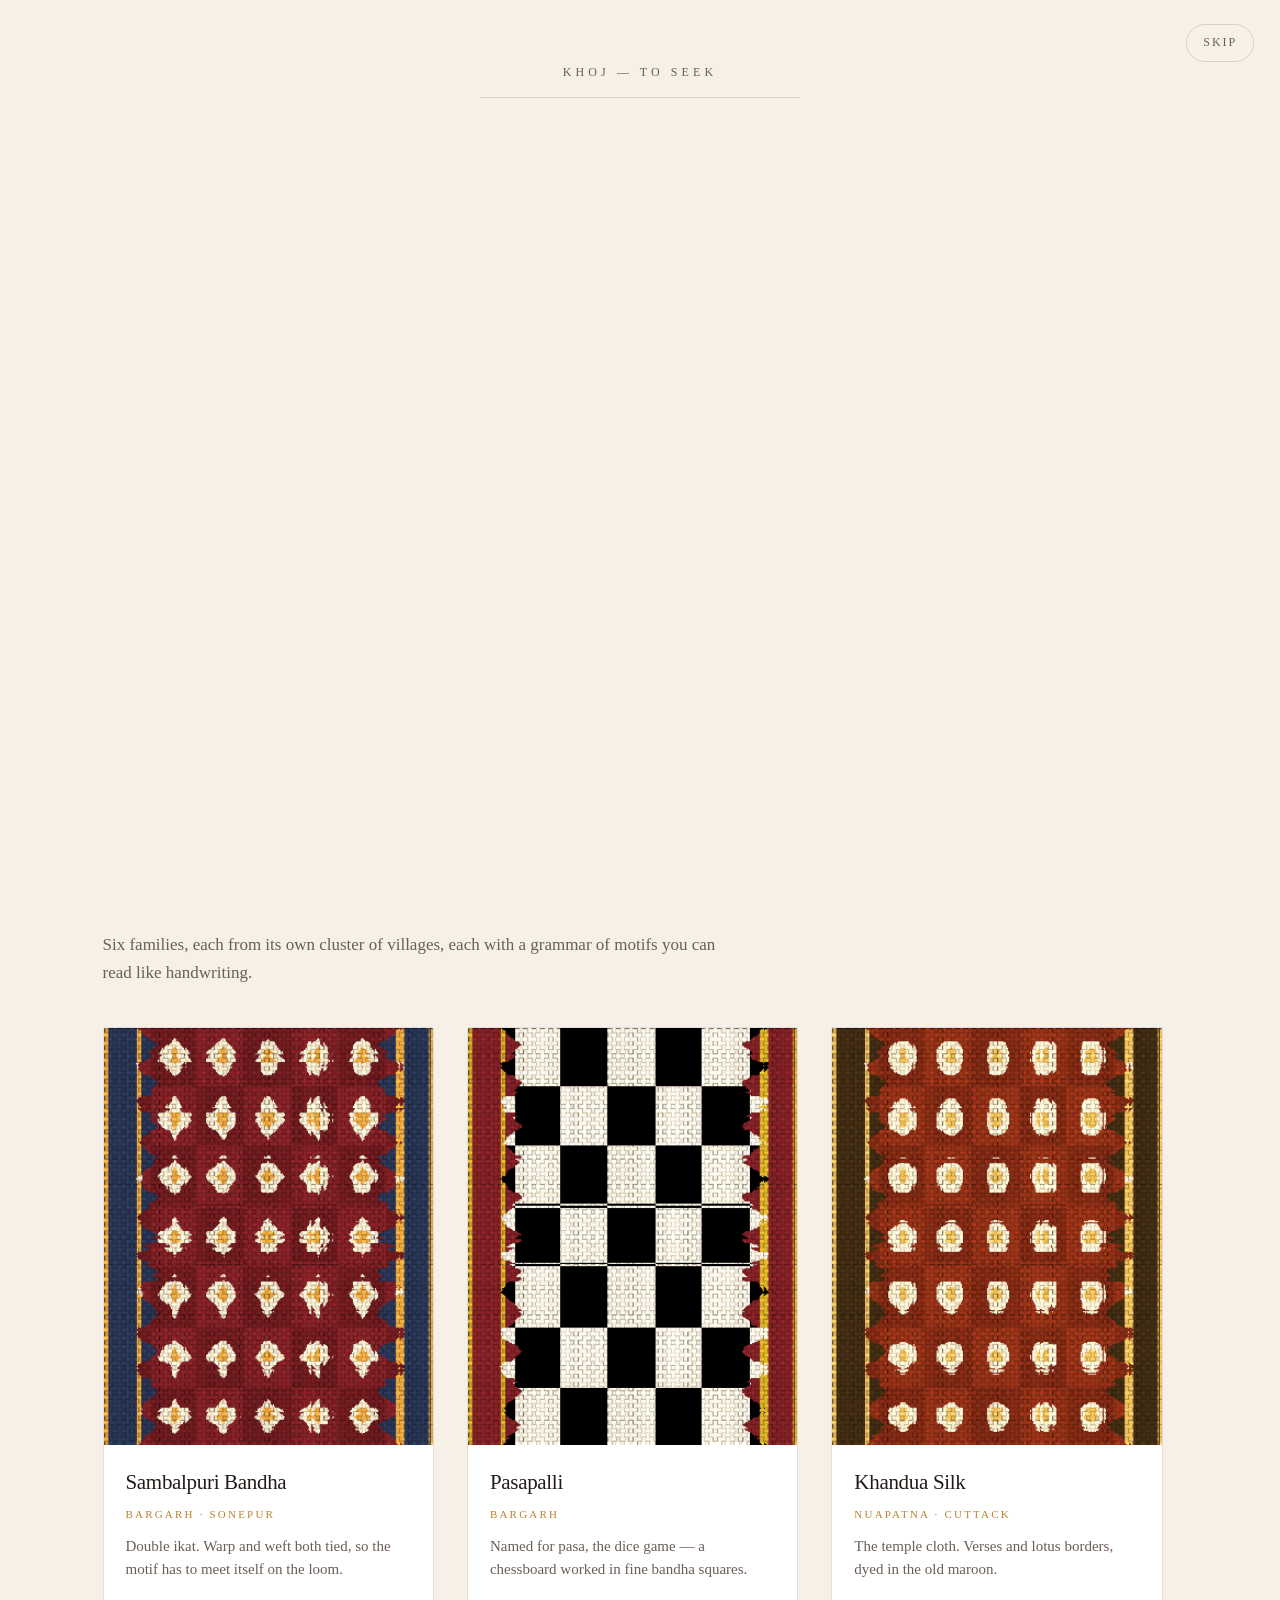
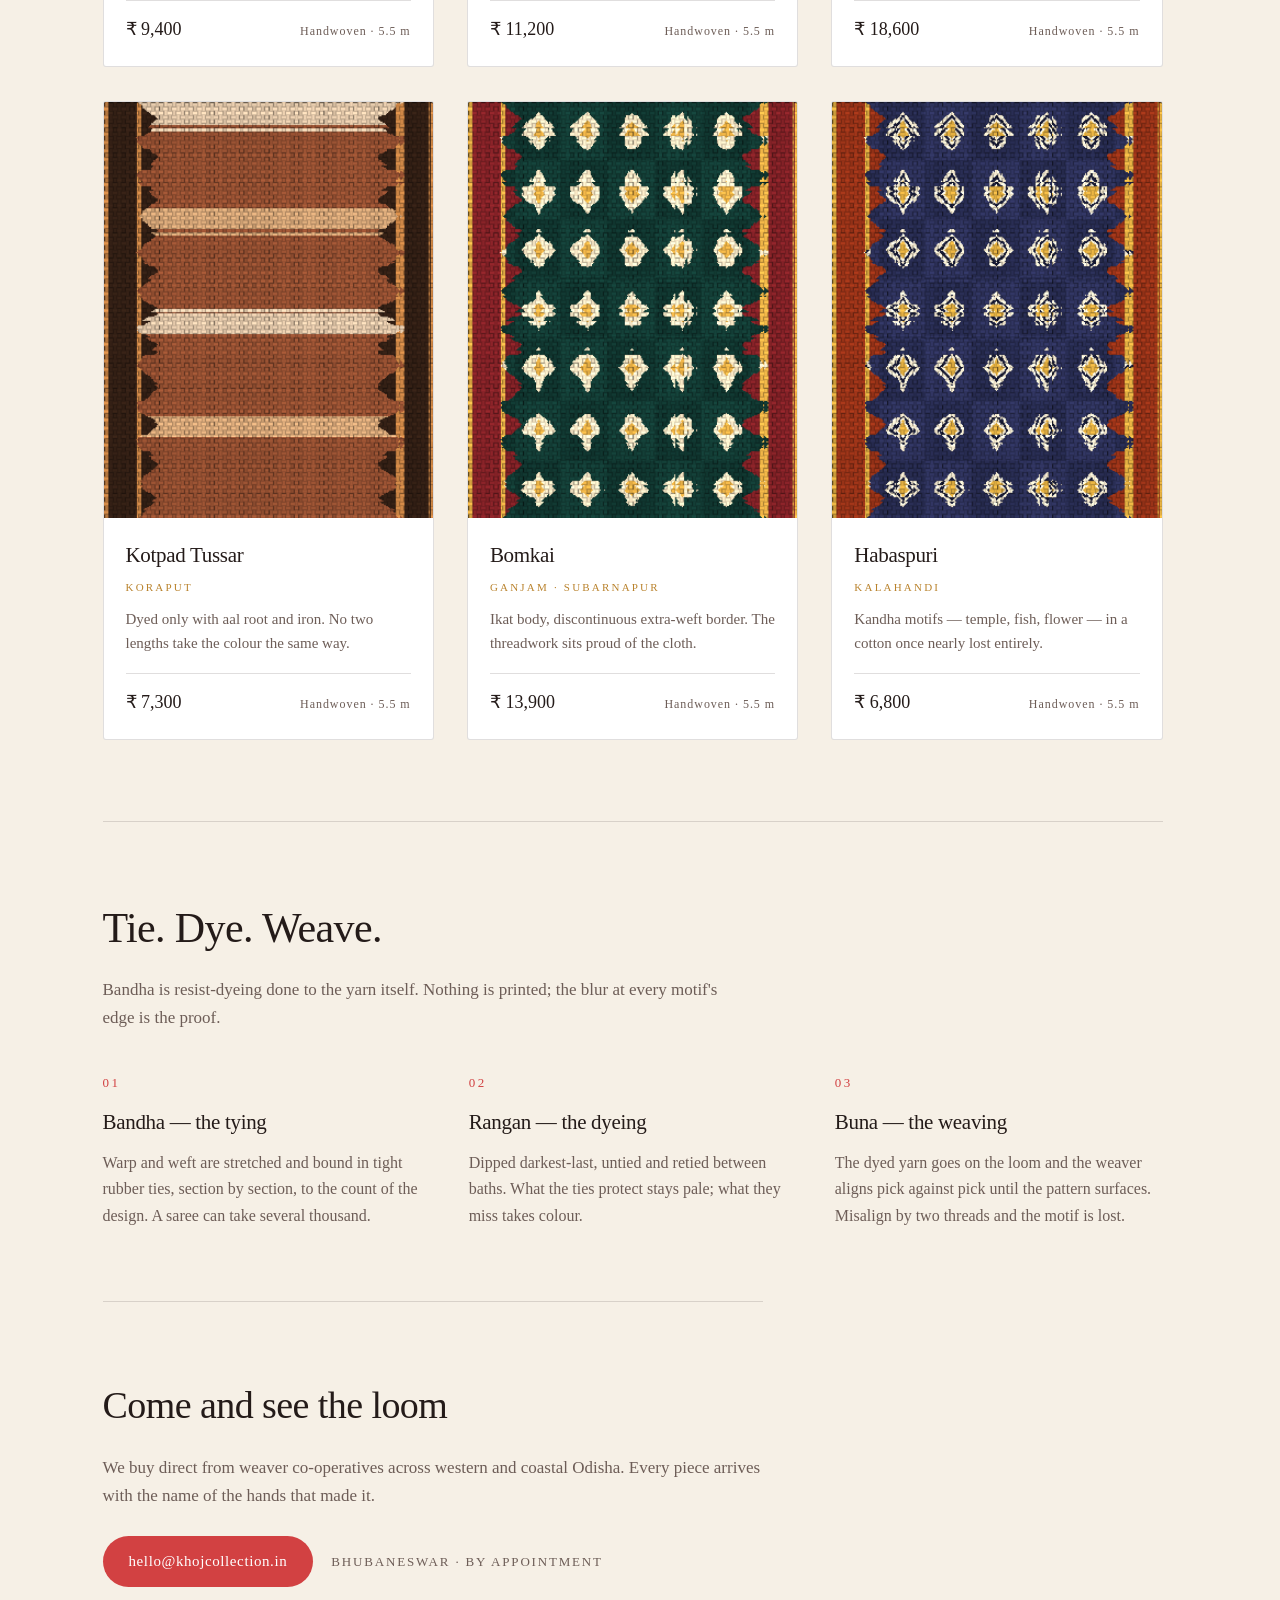
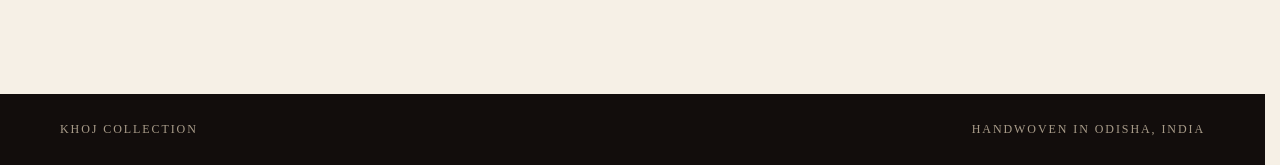
==== index.html @ cd1f328c "Add site source and Vercel deployment config Commit the full static site (index.html, assets, genera" ====
<!doctype html>
<html lang="en">
<head>
<meta charset="utf-8">
<meta name="viewport" content="width=device-width, initial-scale=1">
<title>Khoj Collection — Odisha Handlooms</title>
<meta name="description" content="Khoj Collection — handwoven ikat, bandha and tussar from the looms of Odisha.">
<link rel="icon" href="assets/img/khoj-ink.png">
<link rel="stylesheet" href="assets/css/style.css">
</head>
<body class="is-loading">

<!-- The thread. During the intro it covers the viewport; afterwards it stays
     exactly where it is and becomes the hero's own artwork. -->
<canvas id="ink" aria-hidden="true"></canvas>

<div id="loader" aria-hidden="true">
  <div class="loader-ui">
    <p id="loader-caption">Khoj — to seek</p>
    <div class="loader-track"><span id="loader-bar"></span></div>
  </div>
  <button id="loader-skip" type="button">Skip</button>
</div>

<!-- ── the catalogue ───────────────────────────────────────────────────── -->
<header class="site-head">
  <a class="brand" href="#top">
    <span class="brand-badge"><img id="brand-mark" src="assets/img/khoj-ink.png" alt=""></span>
    <span class="brand-text">
      <b>Khoj Collection</b>
      <i>Odisha handlooms</i>
    </span>
  </a>
  <nav class="site-nav">
    <a href="#weaves">Weaves</a>
    <a href="#process">The Bandha</a>
    <a href="#visit">Visit</a>
    <a class="ghost" href="#weaves">Catalogue</a>
  </nav>
</header>

<main id="top">
  <section class="hero">
    <p class="eyebrow">Sambalpur · Nuapatna · Kotpad · Bargarh</p>
    <h1>Every saree begins<br>as a knot.</h1>
    <p class="lede">
      In Odisha the pattern is tied and dyed into the yarn <em>before</em> a
      single thread is woven. The weaver holds the whole design in memory,
      then finds it again on the loom. That search is what <b>khoj</b> means.
    </p>
    <div class="hero-cta">
      <a class="btn" href="#weaves">See the catalogue</a>
      <a class="btn btn-quiet" href="#process">How bandha is made</a>
    </div>
  </section>

  <section class="weaves" id="weaves">
    <div class="section-head">
      <h2>The weaves</h2>
      <p>Six families, each from its own cluster of villages, each with a
         grammar of motifs you can read like handwriting.</p>
    </div>
    <div class="grid" id="weave-grid"></div>
  </section>

  <section class="process" id="process">
    <div class="section-head">
      <h2>Tie. Dye. Weave.</h2>
      <p>Bandha is resist-dyeing done to the yarn itself. Nothing is printed;
         the blur at every motif's edge is the proof.</p>
    </div>
    <ol class="steps">
      <li>
        <span class="step-n">01</span>
        <h3>Bandha — the tying</h3>
        <p>Warp and weft are stretched and bound in tight rubber ties, section
           by section, to the count of the design. A saree can take
           several thousand.</p>
      </li>
      <li>
        <span class="step-n">02</span>
        <h3>Rangan — the dyeing</h3>
        <p>Dipped darkest-last, untied and retied between baths. What the ties
           protect stays pale; what they miss takes colour.</p>
      </li>
      <li>
        <span class="step-n">03</span>
        <h3>Buna — the weaving</h3>
        <p>The dyed yarn goes on the loom and the weaver aligns pick against
           pick until the pattern surfaces. Misalign by two threads and the
           motif is lost.</p>
      </li>
    </ol>
  </section>

  <section class="visit" id="visit">
    <h2>Come and see the loom</h2>
    <p>We buy direct from weaver co-operatives across western and coastal
       Odisha. Every piece arrives with the name of the hands that made it.</p>
    <p class="visit-line">
      <a class="btn" href="mailto:hello@khojcollection.in">hello@khojcollection.in</a>
      <span>Bhubaneswar · by appointment</span>
    </p>
  </section>
</main>

<footer class="site-foot">
  <span>Khoj Collection</span>
  <span>Handwoven in Odisha, India</span>
</footer>

<script src="assets/js/vendor/anime.min.js"></script>
<script src="assets/js/khoj-path.js"></script>
<script src="assets/js/signature.js"></script>
<script src="assets/js/thread.js"></script>
<script src="assets/js/swatches.js"></script>
<script src="assets/js/main.js"></script>
</body>
</html>
---- assets/css/style.css ----
/* Khoj Collection */

:root {
  --ink: #d24142;
  --ground: #120d0c;
  --paper: #f6f0e6;
  --paper-2: #ede4d4;
  --text: #241b19;
  --muted: #6d5d57;
  --gold: #b9822c;
  --line: rgba(36, 27, 25, 0.14);
}

* { box-sizing: border-box; }

/* The gutter is reserved from the start, so the page does not change width
   when the intro finishes and scrolling is handed back. */
html { scroll-behavior: smooth; scrollbar-gutter: stable; }

body {
  position: relative;   /* the resting thread is absolute against this */
  margin: 0;
  background: var(--paper);
  color: var(--text);
  font: 400 17px/1.65 "Iowan Old Style", "Palatino Linotype", Palatino,
        Georgia, "Times New Roman", serif;
  -webkit-font-smoothing: antialiased;
}

body.is-loading { overflow: hidden; }

h1, h2, h3 { font-weight: 400; letter-spacing: -0.015em; margin: 0; }

a { color: inherit; }

/* ── the intro ────────────────────────────────────────────────────────── */

/* The overlay is nothing but the page's own cream and some chrome, so when
   it goes there is no visible change behind it - only the thread, which
   never moved. */
#loader {
  position: fixed;
  inset: 0;
  z-index: 90;
  background: var(--paper);
  transition: opacity 650ms ease;
}

#loader.is-done { opacity: 0; pointer-events: none; }

/* A canvas is a replaced element: without an explicit size it falls back to
   its intrinsic 300x150 rather than filling the inset box. */
#ink {
  position: fixed;
  inset: 0;
  z-index: 95;
  display: block;
  width: 100%;
  height: 100%;
  pointer-events: none;
}

/* Where the thread comes to rest: no longer pinned to the viewport, it
   scrolls away with the hero like any other piece of the page. */
#ink.is-resting {
  position: absolute;
  inset: 0 0 auto 0;
  z-index: 0;
  width: 100%;
  height: 100vh;
}

.loader-ui {
  position: absolute;
  left: 50%;
  top: 7vh;
  z-index: 99;
  width: min(320px, 74vw);
  transform: translateX(-50%);
  text-align: center;
  opacity: var(--ui, 1);
}

#loader-caption {
  margin: 0 0 14px;
  color: var(--muted);
  font-size: 12px;
  letter-spacing: 0.34em;
  text-transform: uppercase;
}

.loader-track { height: 1px; background: rgba(36, 27, 25, 0.14); overflow: hidden; }

#loader-bar {
  display: block;
  height: 100%;
  background: var(--ink);
  transform: scaleX(0);
  transform-origin: left center;
}

#loader-skip {
  position: absolute;
  right: 26px;
  top: 24px;
  z-index: 99;
  padding: 8px 16px;
  border: 1px solid var(--line);
  border-radius: 999px;
  background: none;
  color: var(--muted);
  font: inherit;
  font-size: 12px;
  letter-spacing: 0.16em;
  text-transform: uppercase;
  cursor: pointer;
  opacity: var(--ui, 1);
  transition: color 200ms, border-color 200ms;
}

#loader-skip:hover { color: var(--text); border-color: var(--ink); }

/* ── header ───────────────────────────────────────────────────────────── */

.site-head {
  position: sticky;
  top: 0;
  z-index: 20;
  display: flex;
  align-items: center;
  justify-content: space-between;
  gap: 24px;
  padding: 16px clamp(20px, 5vw, 60px);
  background: rgba(246, 240, 230, 0.86);
  backdrop-filter: blur(10px);
  border-bottom: 1px solid var(--line);
}

.brand { display: flex; align-items: center; gap: 13px; text-decoration: none; }

.brand-badge {
  display: grid;
  place-items: center;
  width: 54px;
  height: 54px;
  border-radius: 50%;
  background: #fff;
  border: 1px solid var(--line);
}

#brand-mark { width: 38px; height: auto; transition: opacity 500ms ease 300ms; }

body.is-loading #brand-mark { opacity: 0; }

.brand-text { display: flex; flex-direction: column; line-height: 1.25; }
.brand-text b { font-weight: 400; font-size: 19px; letter-spacing: 0.02em; }
.brand-text i {
  font-style: normal;
  font-size: 11px;
  letter-spacing: 0.22em;
  text-transform: uppercase;
  color: var(--muted);
}

.site-nav { display: flex; align-items: center; gap: clamp(14px, 2.4vw, 30px); }

.site-nav a {
  font-size: 14px;
  letter-spacing: 0.06em;
  text-decoration: none;
  color: var(--muted);
  padding-bottom: 2px;
  border-bottom: 1px solid transparent;
  transition: color 180ms, border-color 180ms;
}

.site-nav a:hover { color: var(--text); border-color: var(--ink); }

.site-nav .ghost {
  padding: 8px 18px;
  border: 1px solid var(--line);
  border-radius: 999px;
  color: var(--text);
}

.site-nav .ghost:hover { background: var(--ink); border-color: var(--ink); color: #fff; }

/* ── hero ─────────────────────────────────────────────────────────────── */

/* Above the resting thread. */
main { position: relative; z-index: 1; max-width: 1180px; margin: 0 auto; padding: 0 clamp(20px, 5vw, 60px); }

/* The hero owns the first screen, because that is where the thread comes to
   rest - it settles just below this copy. */
.hero {
  display: flex;
  flex-direction: column;
  justify-content: center;
  min-height: calc(100vh - 210px);
  padding: clamp(50px, 8vh, 90px) 0 clamp(120px, 20vh, 210px);
  max-width: 760px;
}

/* The catalogue arrives once the thread has landed. */
.hero > * { transition: opacity 700ms ease, transform 700ms ease; }
body.is-loading .hero > * { opacity: 0; transform: translateY(16px); }
.hero > :nth-child(2) { transition-delay: 90ms; }
.hero > :nth-child(3) { transition-delay: 180ms; }
.hero > :nth-child(4) { transition-delay: 270ms; }

.eyebrow {
  margin: 0 0 22px;
  font-size: 11px;
  letter-spacing: 0.3em;
  text-transform: uppercase;
  color: var(--gold);
}

.hero h1 { font-size: clamp(42px, 7.4vw, 84px); line-height: 1.03; }

.lede { margin: 26px 0 0; font-size: clamp(17px, 2vw, 20px); color: #4a3c38; max-width: 60ch; }
.lede b { font-weight: 400; color: var(--ink); }
.lede em { font-style: italic; }

.hero-cta { display: flex; flex-wrap: wrap; gap: 12px; margin-top: 34px; }

.btn {
  display: inline-block;
  padding: 13px 26px;
  border-radius: 999px;
  background: var(--ink);
  color: #fff;
  font-size: 15px;
  letter-spacing: 0.04em;
  text-decoration: none;
  transition: transform 180ms ease, background 180ms;
}

.btn:hover { transform: translateY(-2px); background: #b93435; }

.btn-quiet { background: none; color: var(--text); border: 1px solid var(--line); }
.btn-quiet:hover { background: var(--paper-2); }

/* ── sections ─────────────────────────────────────────────────────────── */

section { scroll-margin-top: 90px; }

.section-head { max-width: 620px; margin-bottom: 40px; }
.section-head h2 { font-size: clamp(28px, 4vw, 42px); }
.section-head p { margin: 12px 0 0; color: var(--muted); }

.weaves { padding-bottom: clamp(60px, 9vh, 110px); border-top: 1px solid var(--line); padding-top: clamp(50px, 8vh, 90px); }

.grid {
  display: grid;
  grid-template-columns: repeat(auto-fill, minmax(260px, 1fr));
  gap: clamp(20px, 2.6vw, 34px);
}

.card {
  background: #fff;
  border: 1px solid var(--line);
  border-radius: 3px;
  overflow: hidden;
  transition: transform 240ms ease, box-shadow 240ms ease;
}

.card:hover { transform: translateY(-4px); box-shadow: 0 18px 40px -22px rgba(36, 27, 25, 0.5); }

.card-swatch { aspect-ratio: 300 / 380; background: var(--ground); }
.card-swatch canvas { width: 100%; height: 100%; display: block; }

.card-body { padding: 20px 22px 22px; }
.card-body h3 { font-size: 21px; }

.card-place {
  margin: 5px 0 12px;
  font-size: 11px;
  letter-spacing: 0.2em;
  text-transform: uppercase;
  color: var(--gold);
}

.card-note { margin: 0; font-size: 15px; line-height: 1.55; color: var(--muted); }

.card-foot {
  display: flex;
  align-items: baseline;
  justify-content: space-between;
  gap: 12px;
  margin: 18px 0 0;
  padding-top: 14px;
  border-top: 1px solid var(--line);
}

.card-foot b { font-weight: 400; font-size: 18px; }
.card-foot span { font-size: 12px; letter-spacing: 0.08em; color: var(--muted); }

/* ── process ──────────────────────────────────────────────────────────── */

.process { padding: clamp(50px, 8vh, 90px) 0; border-top: 1px solid var(--line); }

.steps {
  display: grid;
  grid-template-columns: repeat(auto-fit, minmax(240px, 1fr));
  gap: clamp(24px, 3vw, 44px);
  margin: 0;
  padding: 0;
  list-style: none;
}

.step-n {
  display: block;
  margin-bottom: 12px;
  font-size: 13px;
  letter-spacing: 0.2em;
  color: var(--ink);
}

.steps h3 { font-size: 21px; }
.steps p { margin: 10px 0 0; color: var(--muted); font-size: 16px; }

/* ── visit ────────────────────────────────────────────────────────────── */

.visit {
  padding: clamp(50px, 8vh, 90px) 0 clamp(60px, 10vh, 110px);
  border-top: 1px solid var(--line);
  max-width: 660px;
}

.visit h2 { font-size: clamp(26px, 3.6vw, 38px); }
.visit p { color: var(--muted); }

.visit-line { display: flex; flex-wrap: wrap; align-items: center; gap: 18px; margin-top: 26px; }
.visit-line span { font-size: 13px; letter-spacing: 0.14em; text-transform: uppercase; }

/* ── footer ───────────────────────────────────────────────────────────── */

.site-foot {
  display: flex;
  flex-wrap: wrap;
  justify-content: space-between;
  gap: 12px;
  padding: 26px clamp(20px, 5vw, 60px);
  background: var(--ground);
  color: rgba(232, 217, 191, 0.7);
  font-size: 12px;
  letter-spacing: 0.16em;
  text-transform: uppercase;
}

@media (max-width: 640px) {
  .site-nav a:not(.ghost) { display: none; }
  .brand-text i { display: none; }
}

@media (prefers-reduced-motion: reduce) {
  html { scroll-behavior: auto; }
  * { transition-duration: 1ms !important; }
}
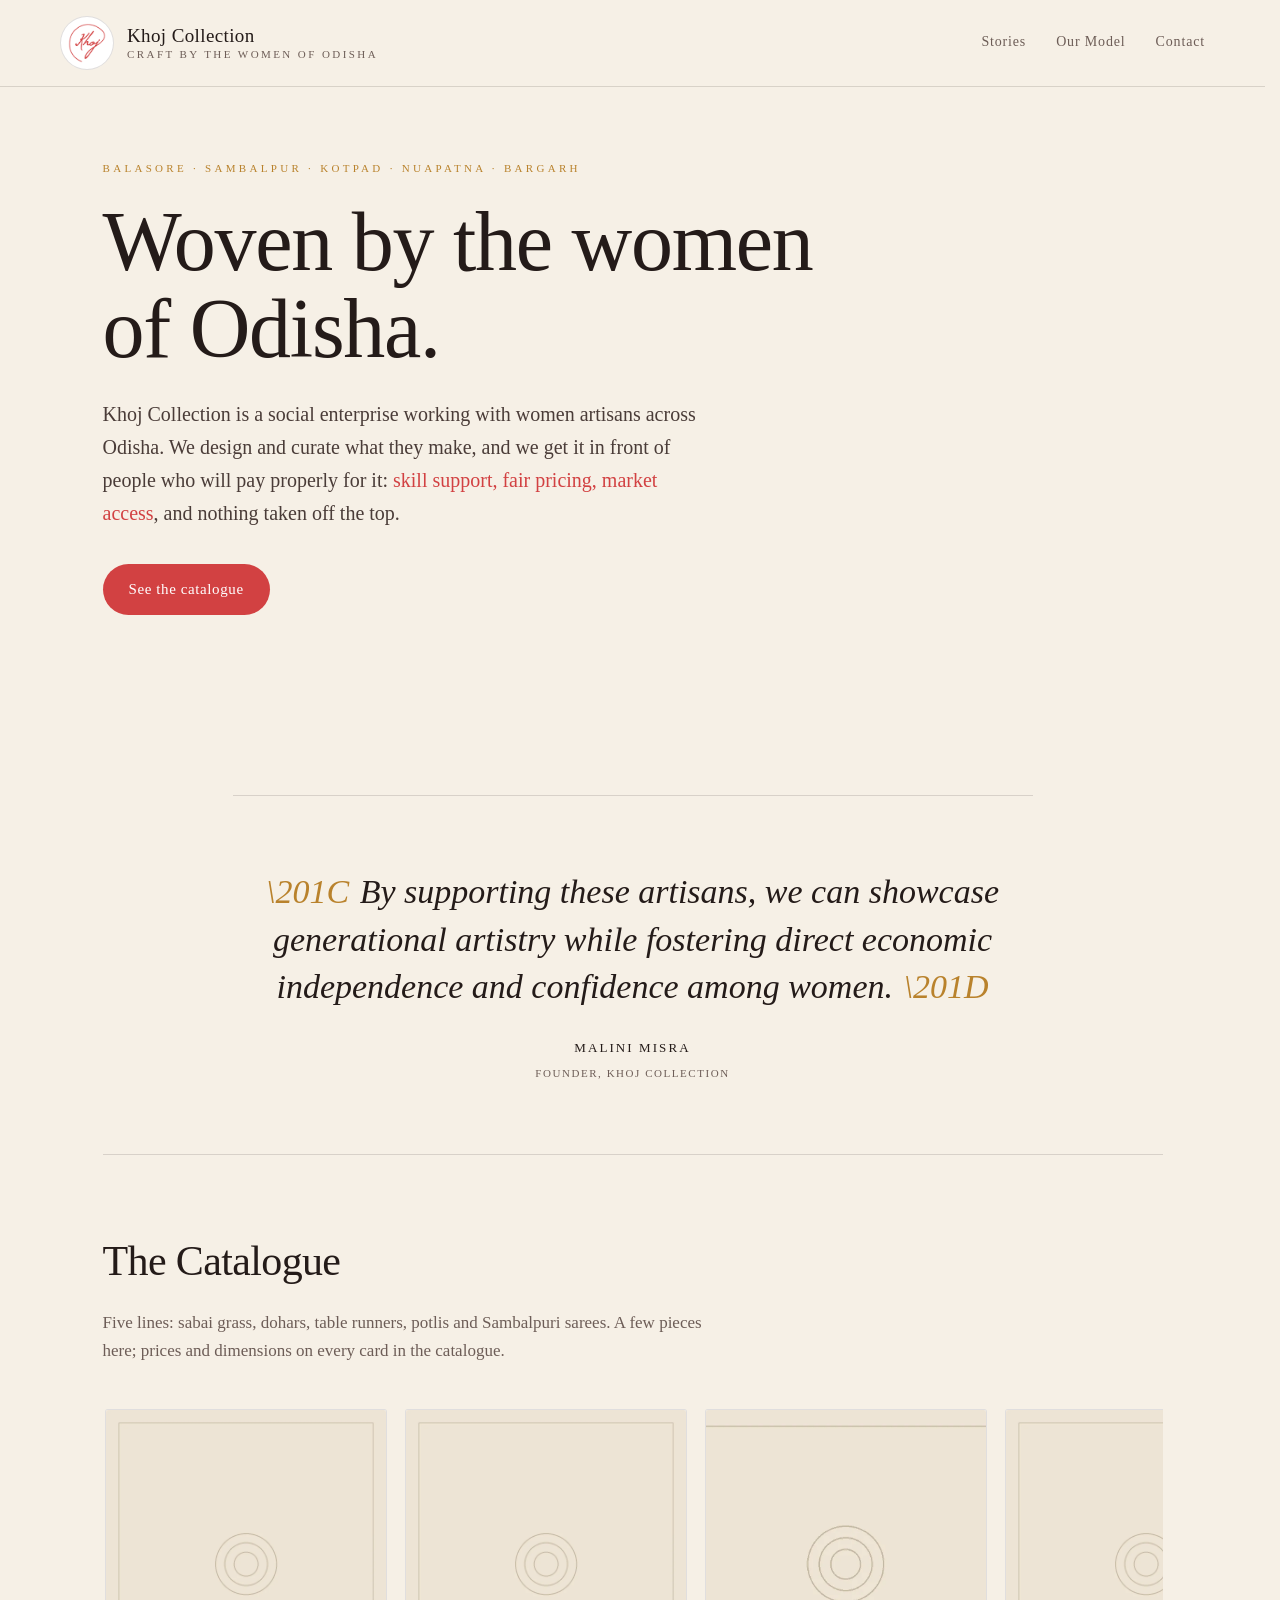
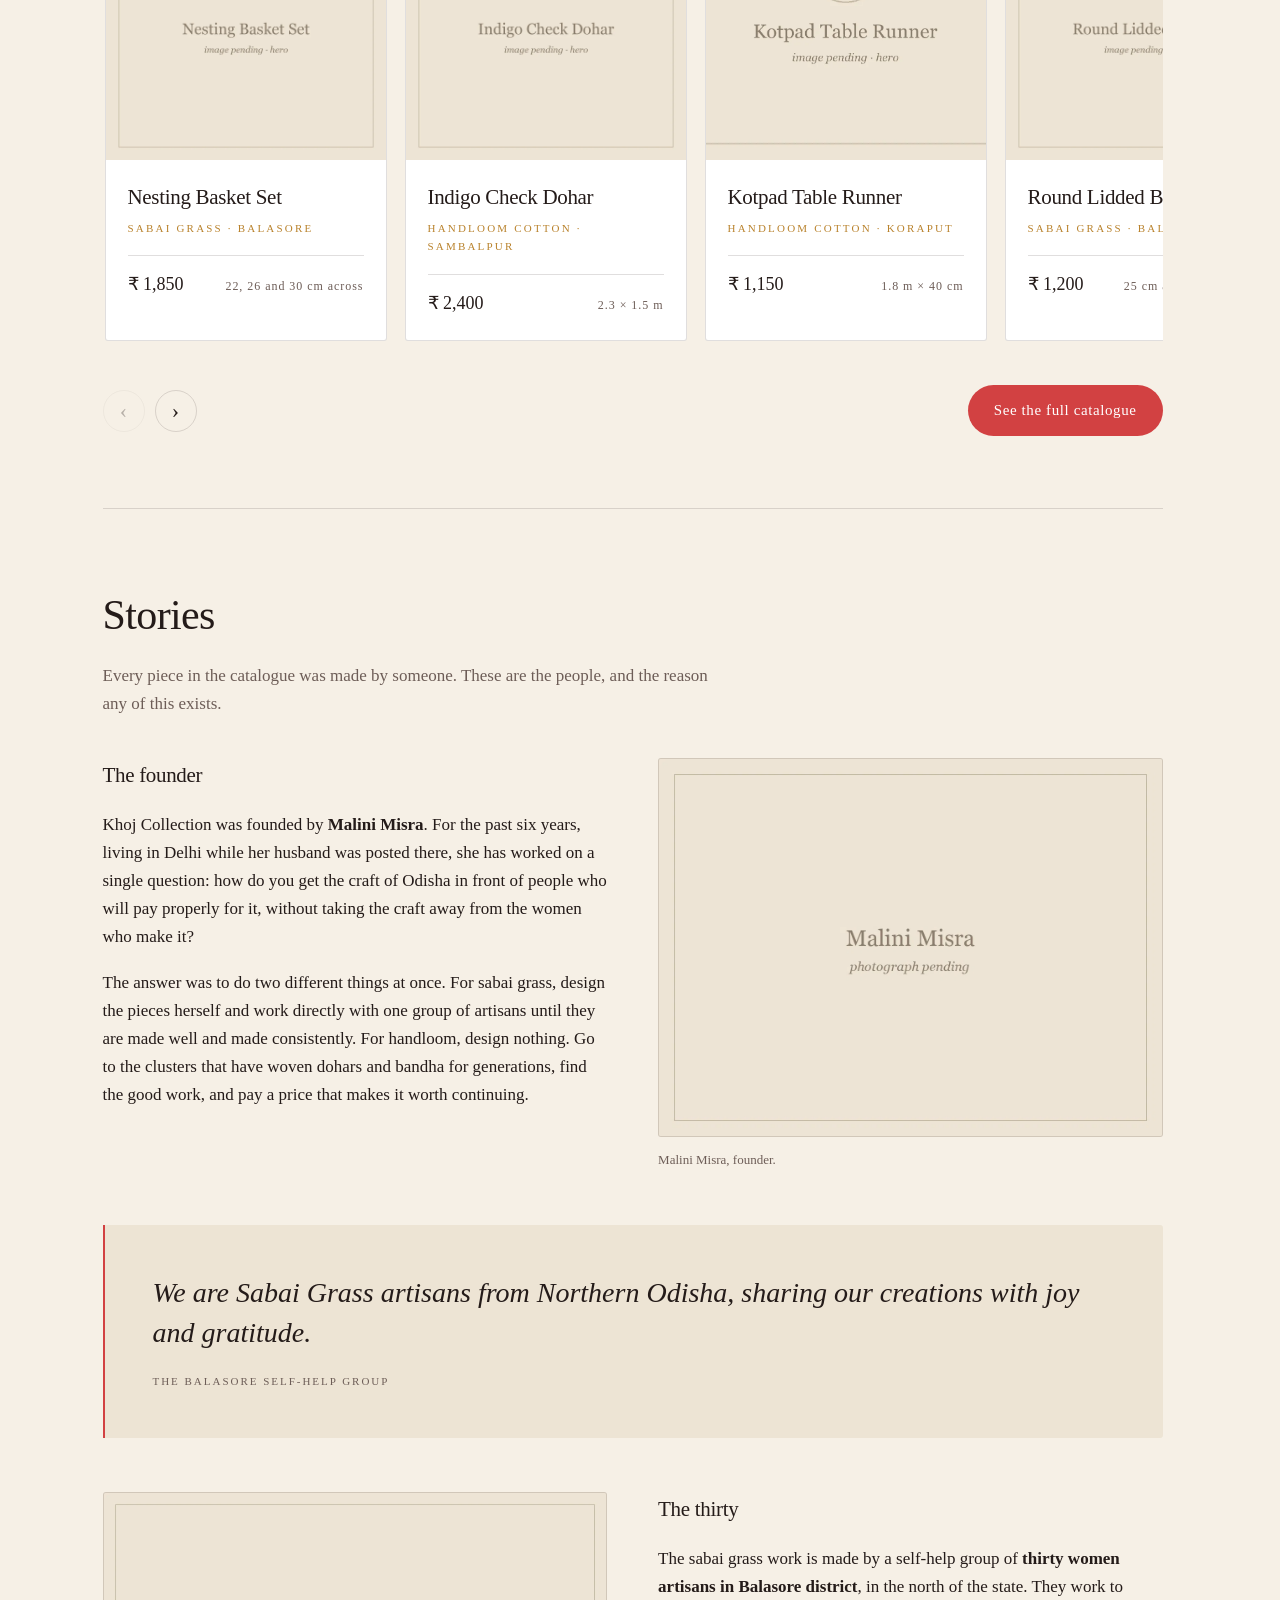
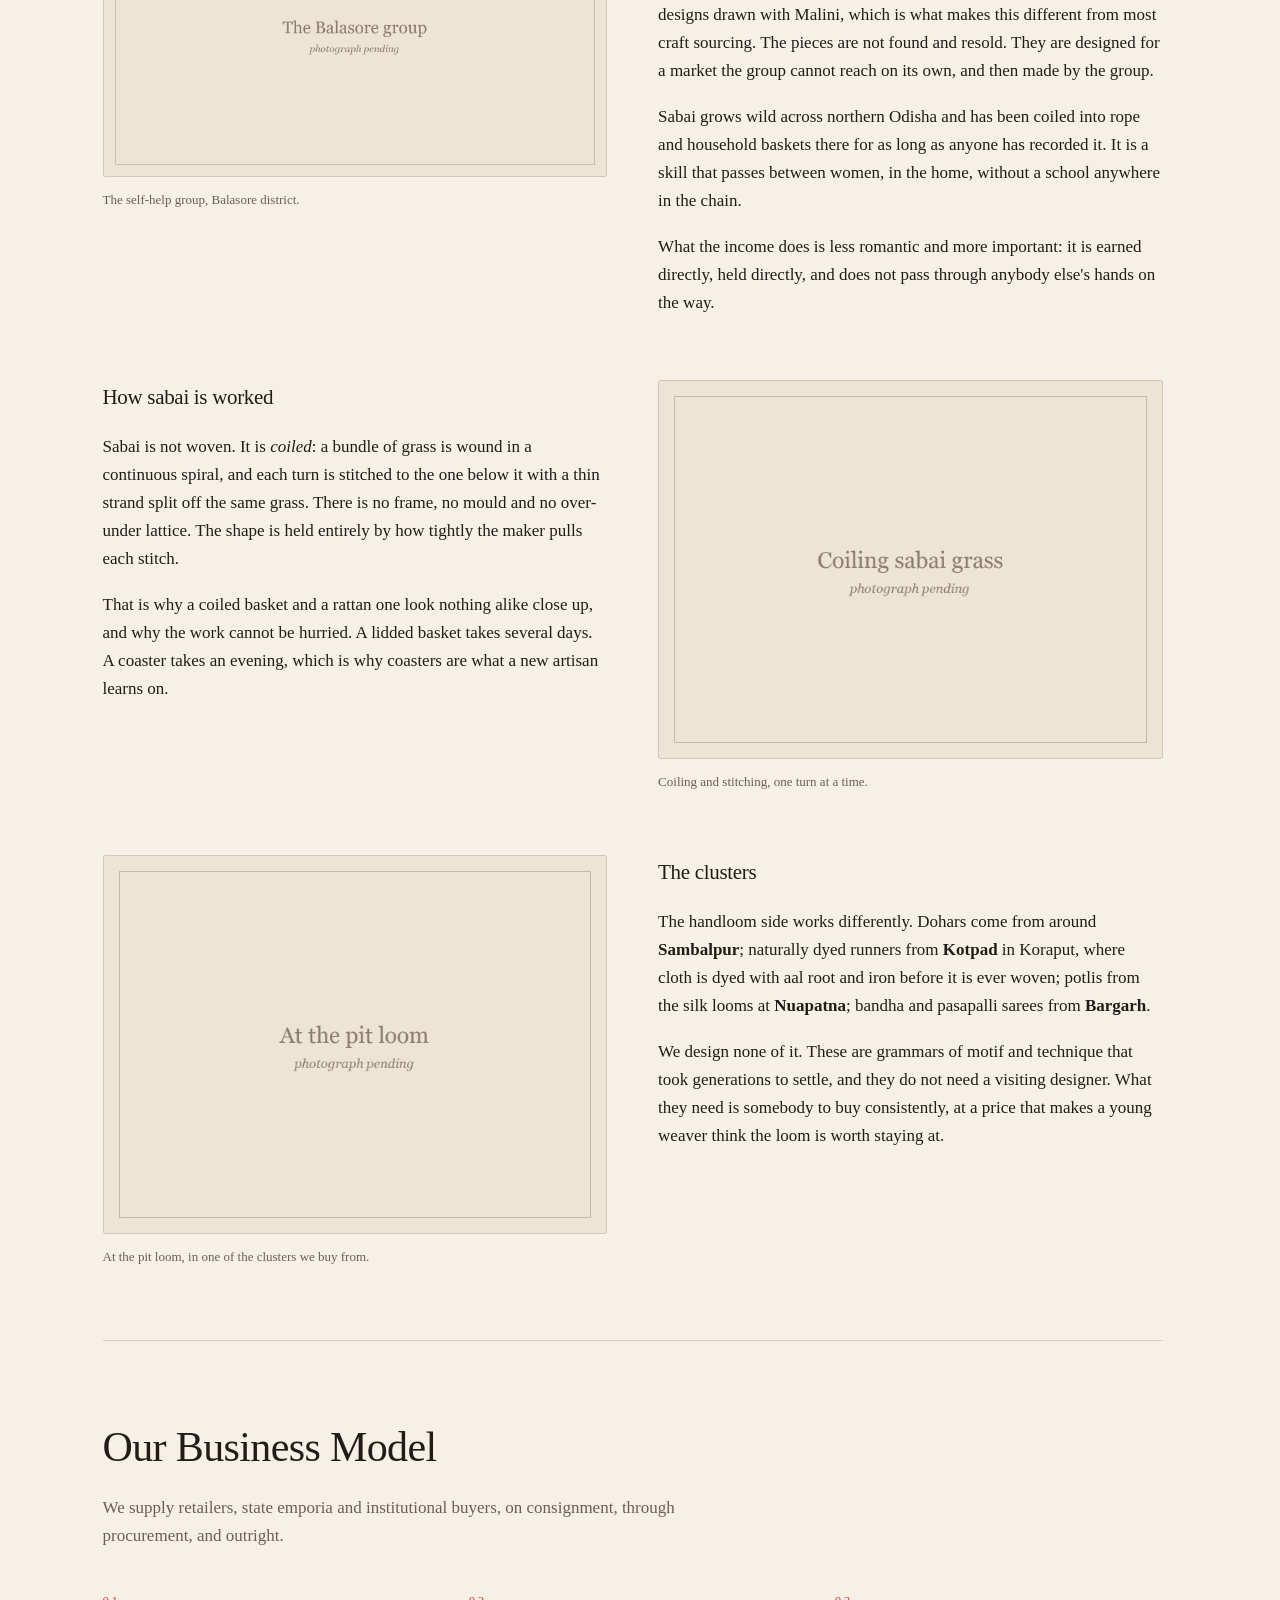
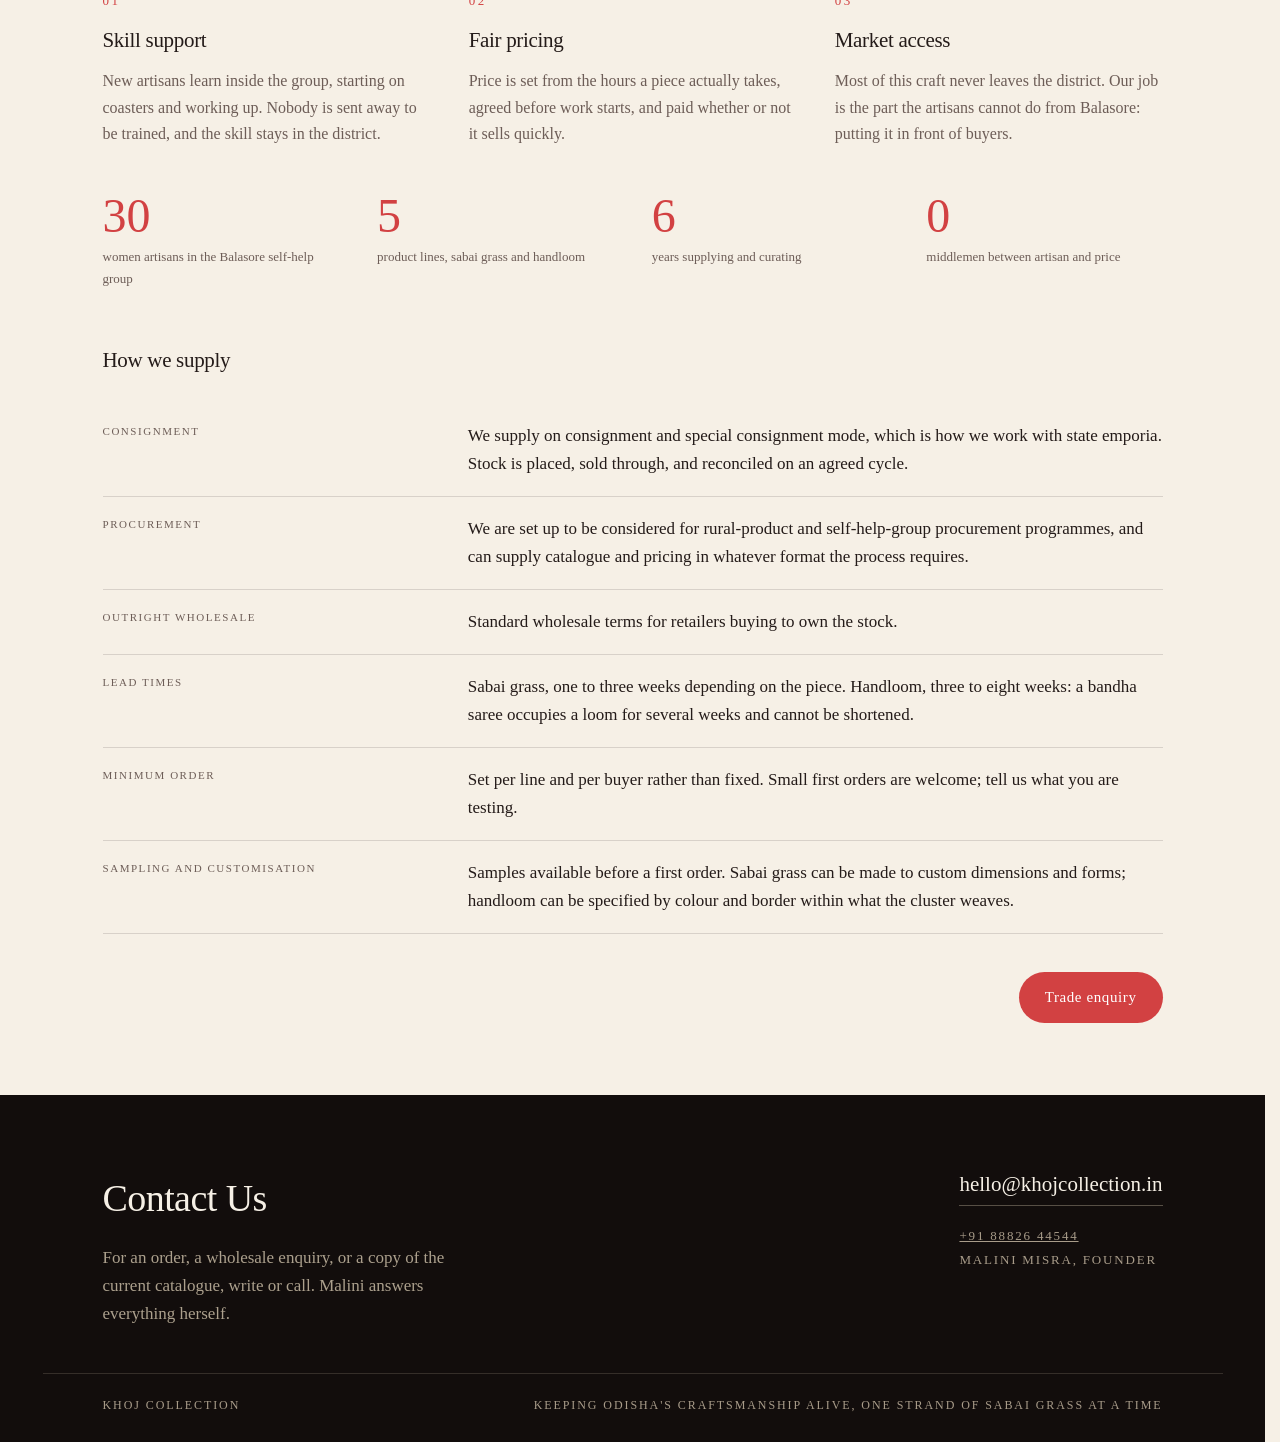
==== commit 5d2ae117: "Add catalogue, real assets, and GitHub Pages deployment Brings the repo up to date with the working " ====
--- a/index.html
+++ b/index.html
@@ -3,117 +3,373 @@
 <head>
 <meta charset="utf-8">
 <meta name="viewport" content="width=device-width, initial-scale=1">
-<title>Khoj Collection — Odisha Handlooms</title>
-<meta name="description" content="Khoj Collection — handwoven ikat, bandha and tussar from the looms of Odisha.">
+<title>Khoj Collection: craft by the women of Odisha</title>
+<meta name="description" content="A social enterprise working with women artisans in Odisha. Sabai grass baskets coiled in Balasore, and handloom dohars, table runners, potlis and Sambalpuri sarees curated from the clusters.">
+<link rel="canonical" href="https://ayush-0801.github.io/khoj-collection/">
 <link rel="icon" href="assets/img/khoj-ink.png">
+<link rel="apple-touch-icon" href="assets/img/khoj-ink.png">
+<meta name="theme-color" content="#f6f0e6">
+<meta property="og:type" content="website">
+<meta property="og:site_name" content="Khoj Collection">
+<meta property="og:title" content="Khoj Collection: craft by the women of Odisha">
+<meta property="og:description" content="A social enterprise working with women artisans in Odisha. Sabai grass baskets coiled in Balasore, and handloom dohars, table runners, potlis and Sambalpuri sarees curated from the clusters.">
+<meta property="og:url" content="https://ayush-0801.github.io/khoj-collection/">
+<meta property="og:image" content="https://ayush-0801.github.io/khoj-collection/assets/img/og-card.jpg">
+<meta property="og:image:width" content="1200">
+<meta property="og:image:height" content="630">
+<meta name="twitter:card" content="summary_large_image">
 <link rel="stylesheet" href="assets/css/style.css">
+<script type="application/ld+json">
+{
+  "@context": "https://schema.org",
+  "@type": "Organization",
+  "name": "Khoj Collection",
+  "description": "Social enterprise working with women artisans in Odisha, India: sabai grass craft and Odisha handloom.",
+  "url": "https://ayush-0801.github.io/khoj-collection/",
+  "logo": "https://ayush-0801.github.io/khoj-collection/assets/img/khoj-ink.png",
+  "email": "hello@khojcollection.in",
+  "telephone": "+918882644544",
+  "founder": { "@type": "Person", "name": "Malini Misra" },
+  "areaServed": "IN",
+  "knowsAbout": ["Sabai grass craft", "Odisha handloom", "Sambalpuri bandha", "Kotpad natural dye"]
+}
+</script>
 </head>
-<body class="is-loading">
-
-<!-- The thread. During the intro it covers the viewport; afterwards it stays
-     exactly where it is and becomes the hero's own artwork. -->
-<canvas id="ink" aria-hidden="true"></canvas>
-
-<div id="loader" aria-hidden="true">
-  <div class="loader-ui">
-    <p id="loader-caption">Khoj — to seek</p>
-    <div class="loader-track"><span id="loader-bar"></span></div>
-  </div>
-  <button id="loader-skip" type="button">Skip</button>
-</div>
-
-<!-- ── the catalogue ───────────────────────────────────────────────────── -->
+<body>
+
 <header class="site-head">
   <a class="brand" href="#top">
     <span class="brand-badge"><img id="brand-mark" src="assets/img/khoj-ink.png" alt=""></span>
     <span class="brand-text">
       <b>Khoj Collection</b>
-      <i>Odisha handlooms</i>
+      <i>Craft by the women of Odisha</i>
     </span>
   </a>
   <nav class="site-nav">
-    <a href="#weaves">Weaves</a>
-    <a href="#process">The Bandha</a>
-    <a href="#visit">Visit</a>
-    <a class="ghost" href="#weaves">Catalogue</a>
+    <a href="#stories">Stories</a>
+    <a href="#model">Our Model</a>
+    <a href="#contact">Contact</a>
   </nav>
 </header>
 
 <main id="top">
+
   <section class="hero">
-    <p class="eyebrow">Sambalpur · Nuapatna · Kotpad · Bargarh</p>
-    <h1>Every saree begins<br>as a knot.</h1>
+    <p class="eyebrow">Balasore · Sambalpur · Kotpad · Nuapatna · Bargarh</p>
+    <h1>Woven by the women<br>of Odisha.</h1>
     <p class="lede">
-      In Odisha the pattern is tied and dyed into the yarn <em>before</em> a
-      single thread is woven. The weaver holds the whole design in memory,
-      then finds it again on the loom. That search is what <b>khoj</b> means.
+      Khoj Collection is a social enterprise working with women artisans across
+      Odisha. We design and curate what they make, and we get it in front of
+      people who will pay properly for it: <b>skill support, fair pricing,
+      market access</b>, and nothing taken off the top.
     </p>
     <div class="hero-cta">
-      <a class="btn" href="#weaves">See the catalogue</a>
-      <a class="btn btn-quiet" href="#process">How bandha is made</a>
-    </div>
-  </section>
-
-  <section class="weaves" id="weaves">
+      <a class="btn" href="catalogue.html">See the catalogue</a>
+    </div>
+  </section>
+
+  <section class="founder-say">
+    <blockquote>
+      By supporting these artisans, we can showcase generational artistry while
+      fostering direct economic independence and confidence among women.
+    </blockquote>
+    <cite>Malini Misra<span>Founder, Khoj Collection</span></cite>
+  </section>
+
+  <section class="glimpse" id="glimpse">
     <div class="section-head">
-      <h2>The weaves</h2>
-      <p>Six families, each from its own cluster of villages, each with a
-         grammar of motifs you can read like handwriting.</p>
-    </div>
-    <div class="grid" id="weave-grid"></div>
-  </section>
-
-  <section class="process" id="process">
+      <h2>The Catalogue</h2>
+      <p>Five lines: sabai grass, dohars, table runners, potlis and
+         Sambalpuri sarees. A few pieces here; prices and dimensions on every
+         card in the catalogue.</p>
+    </div>
+
+    <div class="rail" id="glimpse-rail" tabindex="0" role="region"
+         aria-label="A few pieces from the catalogue">
+      <a class="rail-card" href="catalogue.html#sabai-nesting-basket-set">
+        <div class="card-shot">
+          <img src="assets/img/products/sabai/nesting-basket-set/hero.webp" width="1200" height="1500"
+               loading="lazy" decoding="async" alt="Nesting Basket Set.">
+        </div>
+        <div class="card-body">
+          <h3>Nesting Basket Set</h3>
+          <p class="card-place">Sabai grass · Balasore</p>
+          <p class="card-foot"><b>₹ 1,850</b><span>22, 26 and 30 cm across</span></p>
+        </div>
+      </a>
+      <a class="rail-card" href="catalogue.html#dohar-indigo-check">
+        <div class="card-shot">
+          <img src="assets/img/products/dohar/indigo-check/hero.webp" width="1200" height="1500"
+               loading="lazy" decoding="async" alt="Indigo Check Dohar.">
+        </div>
+        <div class="card-body">
+          <h3>Indigo Check Dohar</h3>
+          <p class="card-place">Handloom cotton · Sambalpur</p>
+          <p class="card-foot"><b>₹ 2,400</b><span>2.3 × 1.5 m</span></p>
+        </div>
+      </a>
+      <a class="rail-card" href="catalogue.html#runner-kotpad">
+        <div class="card-shot">
+          <img src="assets/img/products/runner/kotpad/hero.webp" width="1500" height="1000"
+               loading="lazy" decoding="async" alt="Kotpad Table Runner.">
+        </div>
+        <div class="card-body">
+          <h3>Kotpad Table Runner</h3>
+          <p class="card-place">Handloom cotton · Koraput</p>
+          <p class="card-foot"><b>₹ 1,150</b><span>1.8 m × 40 cm</span></p>
+        </div>
+      </a>
+      <a class="rail-card" href="catalogue.html#sabai-lidded-basket">
+        <div class="card-shot">
+          <img src="assets/img/products/sabai/lidded-basket/hero.webp" width="1200" height="1500"
+               loading="lazy" decoding="async" alt="Round Lidded Basket.">
+        </div>
+        <div class="card-body">
+          <h3>Round Lidded Basket</h3>
+          <p class="card-place">Sabai grass · Balasore</p>
+          <p class="card-foot"><b>₹ 1,200</b><span>25 cm across, 18 cm tall</span></p>
+        </div>
+      </a>
+      <a class="rail-card" href="catalogue.html#potli-maroon-silk">
+        <div class="card-shot">
+          <img src="assets/img/products/potli/maroon-silk/hero.webp" width="1200" height="1500"
+               loading="lazy" decoding="async" alt="Maroon Silk Potli.">
+        </div>
+        <div class="card-body">
+          <h3>Maroon Silk Potli</h3>
+          <p class="card-place">Handloom silk · Nuapatna</p>
+          <p class="card-foot"><b>₹ 680</b><span>20 cm across, 18 cm tall</span></p>
+        </div>
+      </a>
+      <a class="rail-card" href="catalogue.html#saree-sambalpuri-bandha">
+        <div class="card-shot">
+          <img src="assets/img/products/saree/sambalpuri-bandha/hero.webp" width="1200" height="1500"
+               loading="lazy" decoding="async" alt="Sambalpuri Bandha Saree.">
+        </div>
+        <div class="card-body">
+          <h3>Sambalpuri Bandha Saree</h3>
+          <p class="card-place">Bandha silk · Bargarh</p>
+          <p class="card-foot"><b>₹ 9,400</b><span>5.5 m × 1.15 m</span></p>
+        </div>
+      </a>
+    </div>
+
+    <div class="rail-foot">
+      <div class="rail-nav">
+        <button class="rail-btn" type="button" data-dir="-1" aria-label="Scroll left">&#8249;</button>
+        <button class="rail-btn" type="button" data-dir="1" aria-label="Scroll right">&#8250;</button>
+      </div>
+      <a class="btn" href="catalogue.html">See the full catalogue</a>
+    </div>
+  </section>
+
+  <section class="story" id="stories">
     <div class="section-head">
-      <h2>Tie. Dye. Weave.</h2>
-      <p>Bandha is resist-dyeing done to the yarn itself. Nothing is printed;
-         the blur at every motif's edge is the proof.</p>
-    </div>
+      <h2>Stories</h2>
+      <p>Every piece in the catalogue was made by someone. These are the people,
+         and the reason any of this exists.</p>
+    </div>
+
+    <div class="story-split">
+      <div class="story-body">
+        <h3>The founder</h3>
+        <p>Khoj Collection was founded by <b>Malini Misra</b>. For the past six
+           years, living in Delhi while her husband was posted there, she has
+           worked on a single question: how do you get the craft of Odisha in
+           front of people who will pay properly for it, without taking the craft
+           away from the women who make it?</p>
+        <p>The answer was to do two different things at once. For sabai grass,
+           design the pieces herself and work directly with one group of artisans
+           until they are made well and made consistently. For handloom, design
+           nothing. Go to the clusters that have woven dohars and bandha
+           for generations, find the good work, and pay a price that makes it
+           worth continuing.</p>
+      </div>
+      <figure class="story-fig">
+        <img src="assets/img/stories/founder.webp" width="1200" height="900"
+             loading="lazy" decoding="async"
+             alt="Malini Misra, founder of Khoj Collection.">
+        <figcaption>Malini Misra, founder.</figcaption>
+      </figure>
+    </div>
+
+    <div class="pull">
+      <blockquote>
+        We are Sabai Grass artisans from Northern Odisha, sharing our creations
+        with joy and gratitude.
+      </blockquote>
+      <cite>The Balasore self-help group</cite>
+    </div>
+
+    <div class="story-split">
+      <figure class="story-fig">
+        <img src="assets/img/people/balasore-group.webp" width="1600" height="900"
+             loading="lazy" decoding="async"
+             alt="Artisans of the Balasore self-help group at work.">
+        <figcaption>The self-help group, Balasore district.</figcaption>
+      </figure>
+      <div class="story-body">
+        <h3>The thirty</h3>
+        <p>The sabai grass work is made by a self-help group of <b>thirty women
+           artisans in Balasore district</b>, in the north of the state. They work
+           to designs drawn with Malini, which is what makes this different
+           from most craft sourcing. The pieces are not found and resold. They are
+           designed for a market the group cannot reach on its own, and then made
+           by the group.</p>
+        <p>Sabai grows wild across northern Odisha and has been coiled into rope
+           and household baskets there for as long as anyone has recorded it. It
+           is a skill that passes between women, in the home, without a school
+           anywhere in the chain.</p>
+        <p>What the income does is less romantic and more important: it is earned
+           directly, held directly, and does not pass through anybody else's hands
+           on the way.</p>
+      </div>
+    </div>
+
+    <div class="story-split">
+      <div class="story-body">
+        <h3>How sabai is worked</h3>
+        <p>Sabai is not woven. It is <em>coiled</em>: a bundle of grass is
+           wound in a continuous spiral, and each turn is stitched to the one below
+           it with a thin strand split off the same grass. There is no frame, no
+           mould and no over-under lattice. The shape is held entirely by how
+           tightly the maker pulls each stitch.</p>
+        <p>That is why a coiled basket and a rattan one look nothing alike close
+           up, and why the work cannot be hurried. A lidded basket takes several
+           days. A coaster takes an evening, which is why coasters are what
+           a new artisan learns on.</p>
+      </div>
+      <figure class="story-fig">
+        <img src="assets/img/stories/coiling.webp" width="1200" height="900"
+             loading="lazy" decoding="async"
+             alt="Sabai grass being coiled and stitched by hand.">
+        <figcaption>Coiling and stitching, one turn at a time.</figcaption>
+      </figure>
+    </div>
+
+    <div class="story-split">
+      <figure class="story-fig">
+        <img src="assets/img/stories/loom.webp" width="1200" height="900"
+             loading="lazy" decoding="async"
+             alt="A weaver at a pit loom in an Odisha handloom cluster.">
+        <figcaption>At the pit loom, in one of the clusters we buy from.</figcaption>
+      </figure>
+      <div class="story-body">
+        <h3>The clusters</h3>
+        <p>The handloom side works differently. Dohars come from around
+           <b>Sambalpur</b>; naturally dyed runners from <b>Kotpad</b> in Koraput,
+           where cloth is dyed with aal root and iron before it is ever woven;
+           potlis from the silk looms at <b>Nuapatna</b>; bandha and pasapalli
+           sarees from <b>Bargarh</b>.</p>
+        <p>We design none of it. These are grammars of motif and technique that
+           took generations to settle, and they do not need a visiting designer.
+           What they need is somebody to buy consistently, at a price that makes a
+           young weaver think the loom is worth staying at.</p>
+      </div>
+    </div>
+  </section>
+
+  <section class="model" id="model">
+    <div class="section-head">
+      <h2>Our Business Model</h2>
+      <p>We supply retailers, state emporia and institutional buyers, on
+         consignment, through procurement, and outright.</p>
+    </div>
+
     <ol class="steps">
       <li>
         <span class="step-n">01</span>
-        <h3>Bandha — the tying</h3>
-        <p>Warp and weft are stretched and bound in tight rubber ties, section
-           by section, to the count of the design. A saree can take
-           several thousand.</p>
+        <h3>Skill support</h3>
+        <p>New artisans learn inside the group, starting on coasters and working
+           up. Nobody is sent away to be trained, and the skill stays in the
+           district.</p>
       </li>
       <li>
         <span class="step-n">02</span>
-        <h3>Rangan — the dyeing</h3>
-        <p>Dipped darkest-last, untied and retied between baths. What the ties
-           protect stays pale; what they miss takes colour.</p>
+        <h3>Fair pricing</h3>
+        <p>Price is set from the hours a piece actually takes, agreed before work
+           starts, and paid whether or not it sells quickly.</p>
       </li>
       <li>
         <span class="step-n">03</span>
-        <h3>Buna — the weaving</h3>
-        <p>The dyed yarn goes on the loom and the weaver aligns pick against
-           pick until the pattern surfaces. Misalign by two threads and the
-           motif is lost.</p>
+        <h3>Market access</h3>
+        <p>Most of this craft never leaves the district. Our job is the part the
+           artisans cannot do from Balasore: putting it in front of buyers.</p>
       </li>
     </ol>
-  </section>
-
-  <section class="visit" id="visit">
-    <h2>Come and see the loom</h2>
-    <p>We buy direct from weaver co-operatives across western and coastal
-       Odisha. Every piece arrives with the name of the hands that made it.</p>
-    <p class="visit-line">
-      <a class="btn" href="mailto:hello@khojcollection.in">hello@khojcollection.in</a>
-      <span>Bhubaneswar · by appointment</span>
-    </p>
-  </section>
+
+    <ul class="stat-row">
+      <li><b>30</b><span>women artisans in the Balasore self-help group</span></li>
+      <li><b>5</b><span>product lines, sabai grass and handloom</span></li>
+      <li><b>6</b><span>years supplying and curating</span></li>
+      <li><b>0</b><span>middlemen between artisan and price</span></li>
+    </ul>
+
+    <h3 class="model-sub">How we supply</h3>
+    <ul class="terms">
+      <li>
+        <b>Consignment</b>
+        <p>We supply on consignment and special consignment mode, which is how we
+           work with state emporia. Stock is placed, sold through, and reconciled
+           on an agreed cycle.</p>
+      </li>
+      <li>
+        <b>Procurement</b>
+        <p>We are set up to be considered for rural-product and
+           self-help-group procurement programmes, and can supply catalogue and
+           pricing in whatever format the process requires.</p>
+      </li>
+      <li>
+        <b>Outright wholesale</b>
+        <p>Standard wholesale terms for retailers buying to own the stock.</p>
+      </li>
+      <li>
+        <b>Lead times</b>
+        <p>Sabai grass, one to three weeks depending on the piece. Handloom, three
+           to eight weeks: a bandha saree occupies a loom for several weeks
+           and cannot be shortened.</p>
+      </li>
+      <li>
+        <b>Minimum order</b>
+        <p>Set per line and per buyer rather than fixed. Small first orders are
+           welcome; tell us what you are testing.</p>
+      </li>
+      <li>
+        <b>Sampling and customisation</b>
+        <p>Samples available before a first order. Sabai grass can be made to
+           custom dimensions and forms; handloom can be specified by colour and
+           border within what the cluster weaves.</p>
+      </li>
+    </ul>
+
+    <div class="trade-cta">
+      <a class="btn" href="mailto:hello@khojcollection.in?subject=Trade%20enquiry">Trade enquiry</a>
+    </div>
+  </section>
+
 </main>
 
-<footer class="site-foot">
-  <span>Khoj Collection</span>
-  <span>Handwoven in Odisha, India</span>
+<footer class="site-foot" id="contact">
+  <div class="foot-main">
+    <div class="foot-say">
+      <h2>Contact Us</h2>
+      <p>For an order, a wholesale enquiry, or a copy of the current catalogue,
+         write or call. Malini answers everything herself.</p>
+    </div>
+    <div class="foot-reach">
+      <a class="foot-email" href="mailto:hello@khojcollection.in">hello@khojcollection.in</a>
+      <p class="foot-addr">
+        <a href="tel:+918882644544">+91 88826 44544</a><br>
+        Malini Misra, Founder
+      </p>
+    </div>
+  </div>
+  <div class="foot-bar">
+    <span>Khoj Collection</span>
+    <span>Keeping Odisha's craftsmanship alive, one strand of sabai grass at a time</span>
+  </div>
 </footer>
 
-<script src="assets/js/vendor/anime.min.js"></script>
-<script src="assets/js/khoj-path.js"></script>
-<script src="assets/js/signature.js"></script>
-<script src="assets/js/thread.js"></script>
-<script src="assets/js/swatches.js"></script>
-<script src="assets/js/main.js"></script>
+<script src="assets/js/rail.js"></script>
 </body>
 </html>
--- a/assets/css/style.css
+++ b/assets/css/style.css
@@ -9,16 +9,30 @@
   --muted: #6d5d57;
   --gold: #b9822c;
   --line: rgba(36, 27, 25, 0.14);
+
+  /* Spacing and type scales. Section rhythm stays fluid via clamp() below;
+     these are for the component-level gaps that used to be picked by eye. */
+  --space-1: 6px;
+  --space-2: 12px;
+  --space-3: 18px;
+  --space-4: 26px;
+  --space-5: 38px;
+  --space-6: 56px;
+
+  --step--2: 11px;
+  --step--1: 13px;
+  --step-0: 15px;
+  --step-1: 17px;
+  --step-2: 21px;
+  --step-3: clamp(26px, 3.6vw, 38px);
+  --step-4: clamp(28px, 4vw, 42px);
 }
 
 * { box-sizing: border-box; }
 
-/* The gutter is reserved from the start, so the page does not change width
-   when the intro finishes and scrolling is handed back. */
 html { scroll-behavior: smooth; scrollbar-gutter: stable; }
 
 body {
-  position: relative;   /* the resting thread is absolute against this */
   margin: 0;
   background: var(--paper);
   color: var(--text);
@@ -27,98 +41,9 @@
   -webkit-font-smoothing: antialiased;
 }
 
-body.is-loading { overflow: hidden; }
-
 h1, h2, h3 { font-weight: 400; letter-spacing: -0.015em; margin: 0; }
 
 a { color: inherit; }
-
-/* ── the intro ────────────────────────────────────────────────────────── */
-
-/* The overlay is nothing but the page's own cream and some chrome, so when
-   it goes there is no visible change behind it - only the thread, which
-   never moved. */
-#loader {
-  position: fixed;
-  inset: 0;
-  z-index: 90;
-  background: var(--paper);
-  transition: opacity 650ms ease;
-}
-
-#loader.is-done { opacity: 0; pointer-events: none; }
-
-/* A canvas is a replaced element: without an explicit size it falls back to
-   its intrinsic 300x150 rather than filling the inset box. */
-#ink {
-  position: fixed;
-  inset: 0;
-  z-index: 95;
-  display: block;
-  width: 100%;
-  height: 100%;
-  pointer-events: none;
-}
-
-/* Where the thread comes to rest: no longer pinned to the viewport, it
-   scrolls away with the hero like any other piece of the page. */
-#ink.is-resting {
-  position: absolute;
-  inset: 0 0 auto 0;
-  z-index: 0;
-  width: 100%;
-  height: 100vh;
-}
-
-.loader-ui {
-  position: absolute;
-  left: 50%;
-  top: 7vh;
-  z-index: 99;
-  width: min(320px, 74vw);
-  transform: translateX(-50%);
-  text-align: center;
-  opacity: var(--ui, 1);
-}
-
-#loader-caption {
-  margin: 0 0 14px;
-  color: var(--muted);
-  font-size: 12px;
-  letter-spacing: 0.34em;
-  text-transform: uppercase;
-}
-
-.loader-track { height: 1px; background: rgba(36, 27, 25, 0.14); overflow: hidden; }
-
-#loader-bar {
-  display: block;
-  height: 100%;
-  background: var(--ink);
-  transform: scaleX(0);
-  transform-origin: left center;
-}
-
-#loader-skip {
-  position: absolute;
-  right: 26px;
-  top: 24px;
-  z-index: 99;
-  padding: 8px 16px;
-  border: 1px solid var(--line);
-  border-radius: 999px;
-  background: none;
-  color: var(--muted);
-  font: inherit;
-  font-size: 12px;
-  letter-spacing: 0.16em;
-  text-transform: uppercase;
-  cursor: pointer;
-  opacity: var(--ui, 1);
-  transition: color 200ms, border-color 200ms;
-}
-
-#loader-skip:hover { color: var(--text); border-color: var(--ink); }
 
 /* ── header ───────────────────────────────────────────────────────────── */
 
@@ -148,9 +73,7 @@
   border: 1px solid var(--line);
 }
 
-#brand-mark { width: 38px; height: auto; transition: opacity 500ms ease 300ms; }
-
-body.is-loading #brand-mark { opacity: 0; }
+#brand-mark { width: 38px; height: auto; }
 
 .brand-text { display: flex; flex-direction: column; line-height: 1.25; }
 .brand-text b { font-weight: 400; font-size: 19px; letter-spacing: 0.02em; }
@@ -176,22 +99,10 @@
 
 .site-nav a:hover { color: var(--text); border-color: var(--ink); }
 
-.site-nav .ghost {
-  padding: 8px 18px;
-  border: 1px solid var(--line);
-  border-radius: 999px;
-  color: var(--text);
-}
-
-.site-nav .ghost:hover { background: var(--ink); border-color: var(--ink); color: #fff; }
-
 /* ── hero ─────────────────────────────────────────────────────────────── */
 
-/* Above the resting thread. */
-main { position: relative; z-index: 1; max-width: 1180px; margin: 0 auto; padding: 0 clamp(20px, 5vw, 60px); }
-
-/* The hero owns the first screen, because that is where the thread comes to
-   rest - it settles just below this copy. */
+main { max-width: 1180px; margin: 0 auto; padding: 0 clamp(20px, 5vw, 60px); }
+
 .hero {
   display: flex;
   flex-direction: column;
@@ -200,13 +111,6 @@
   padding: clamp(50px, 8vh, 90px) 0 clamp(120px, 20vh, 210px);
   max-width: 760px;
 }
-
-/* The catalogue arrives once the thread has landed. */
-.hero > * { transition: opacity 700ms ease, transform 700ms ease; }
-body.is-loading .hero > * { opacity: 0; transform: translateY(16px); }
-.hero > :nth-child(2) { transition-delay: 90ms; }
-.hero > :nth-child(3) { transition-delay: 180ms; }
-.hero > :nth-child(4) { transition-delay: 270ms; }
 
 .eyebrow {
   margin: 0 0 22px;
@@ -238,9 +142,6 @@
 
 .btn:hover { transform: translateY(-2px); background: #b93435; }
 
-.btn-quiet { background: none; color: var(--text); border: 1px solid var(--line); }
-.btn-quiet:hover { background: var(--paper-2); }
-
 /* ── sections ─────────────────────────────────────────────────────────── */
 
 section { scroll-margin-top: 90px; }
@@ -258,6 +159,7 @@
 }
 
 .card {
+  position: relative;
   background: #fff;
   border: 1px solid var(--line);
   border-radius: 3px;
@@ -266,9 +168,170 @@
 }
 
 .card:hover { transform: translateY(-4px); box-shadow: 0 18px 40px -22px rgba(36, 27, 25, 0.5); }
-
-.card-swatch { aspect-ratio: 300 / 380; background: var(--ground); }
-.card-swatch canvas { width: 100%; height: 100%; display: block; }
+.card.is-open { transform: none; box-shadow: 0 0 0 1px var(--ink) inset; }
+
+/* Was a woven canvas; holds a photograph now. The paper tint underneath means
+   a slow image reveals cloth-coloured ground rather than a black rectangle. */
+.card-shot { aspect-ratio: 4 / 5; background: var(--paper-2); }
+.card-shot img { width: 100%; height: 100%; object-fit: cover; display: block; }
+
+/* The card carries its own photo controls, so the expander has to be its own
+   button rather than an overlay over the whole card. */
+.card-open {
+  display: flex;
+  align-items: center;
+  justify-content: space-between;
+  gap: var(--space-2);
+  width: 100%;
+  margin-top: var(--space-3);
+  padding: 11px 0 0;
+  border: 0;
+  border-top: 1px solid var(--line);
+  background: none;
+  color: var(--muted);
+  font: inherit;
+  font-size: var(--step--1);
+  letter-spacing: 0.08em;
+  text-align: left;
+  cursor: pointer;
+  transition: color 180ms ease;
+}
+
+.card-open:hover { color: var(--ink); }
+.card-open:focus-visible { outline: 2px solid var(--ink); outline-offset: 2px; }
+
+/* A chevron drawn from two borders, so there is no icon file to ship. */
+.card-open-mark {
+  width: 8px;
+  height: 8px;
+  border-right: 1px solid currentColor;
+  border-bottom: 1px solid currentColor;
+  transform: translateY(-2px) rotate(45deg);
+  transition: transform 240ms ease;
+}
+
+.card.is-open .card-open-mark { transform: translateY(1px) rotate(225deg); }
+
+/* ── the per-card photo gallery ───────────────────────────────────────── */
+
+.card-gallery {
+  position: relative;
+  aspect-ratio: 4 / 5;
+  background: var(--paper-2);
+  overflow: hidden;
+}
+
+.card-gallery:focus-visible { outline: 2px solid var(--ink); outline-offset: -2px; }
+
+.card-frames { position: absolute; inset: 0; }
+
+/* Every photo ships stacked and only the first is lit, so with no JS the card
+   still shows one correct image rather than four piled up. */
+.card-frames img {
+  position: absolute;
+  inset: 0;
+  width: 100%;
+  height: 100%;
+  object-fit: cover;
+  display: block;
+  opacity: 0;
+  transition: opacity 320ms ease;
+}
+
+.card-frames img.is-on { opacity: 1; }
+
+.shot-nav,
+.shot-dots { display: none; }
+
+#products[data-enhanced] .shot-nav {
+  position: absolute;
+  top: 50%;
+  display: grid;
+  place-items: center;
+  width: 34px;
+  height: 34px;
+  margin-top: -17px;
+  border: 1px solid var(--line);
+  border-radius: 50%;
+  background: rgba(246, 240, 230, 0.9);
+  color: var(--text);
+  font: inherit;
+  font-size: 19px;
+  line-height: 1;
+  cursor: pointer;
+  opacity: 0;
+  transition: opacity 200ms ease, background 200ms ease;
+}
+
+.shot-prev { left: 10px; }
+.shot-next { right: 10px; }
+
+#products[data-enhanced] .card:hover .shot-nav,
+#products[data-enhanced] .card-gallery:focus-within .shot-nav { opacity: 1; }
+#products[data-enhanced] .shot-nav:hover { background: var(--ink); color: #fff; }
+#products[data-enhanced] .shot-nav:focus-visible { opacity: 1; outline: 2px solid var(--ink); }
+
+#products[data-enhanced] .shot-dots {
+  position: absolute;
+  left: 0;
+  right: 0;
+  bottom: 10px;
+  display: flex;
+  justify-content: center;
+  gap: 7px;
+}
+
+.shot-dot {
+  width: 7px;
+  height: 7px;
+  padding: 0;
+  border: 1px solid rgba(36, 27, 25, 0.35);
+  border-radius: 50%;
+  background: rgba(246, 240, 230, 0.75);
+  cursor: pointer;
+  transition: background 180ms ease, border-color 180ms ease;
+}
+
+.shot-dot[aria-current="true"] { background: var(--ink); border-color: var(--ink); }
+.shot-dot:focus-visible { outline: 2px solid var(--ink); outline-offset: 2px; }
+
+/* ── price and dimensions, stated on the card face ────────────────────── */
+
+.card-meta {
+  margin: var(--space-3) 0 0;
+  padding-top: var(--space-3);
+  border-top: 1px solid var(--line);
+}
+
+.card-meta > div {
+  display: flex;
+  align-items: baseline;
+  justify-content: space-between;
+  gap: var(--space-2);
+  padding: 3px 0;
+}
+
+.card-meta dt {
+  flex: none;
+  font-size: var(--step--2);
+  letter-spacing: 0.14em;
+  text-transform: uppercase;
+  color: var(--muted);
+}
+
+.card-meta dd { margin: 0; text-align: right; font-size: var(--step-0); }
+.card-meta .card-price { font-size: 20px; }
+
+.u-hidden {
+  position: absolute;
+  width: 1px;
+  height: 1px;
+  margin: -1px;
+  padding: 0;
+  overflow: hidden;
+  clip-path: inset(50%);
+  white-space: nowrap;
+}
 
 .card-body { padding: 20px 22px 22px; }
 .card-body h3 { font-size: 21px; }
@@ -296,6 +359,68 @@
 .card-foot b { font-weight: 400; font-size: 18px; }
 .card-foot span { font-size: 12px; letter-spacing: 0.08em; color: var(--muted); }
 
+/* ── glimpse rail ─────────────────────────────────────────────────────── */
+
+.glimpse {
+  padding: clamp(50px, 8vh, 90px) 0 clamp(50px, 8vh, 90px);
+  border-top: 1px solid var(--line);
+}
+
+/* Four cards overrun the container on purpose — the clipped one at the right
+   edge is what says "keep going". */
+.rail {
+  display: flex;
+  gap: 18px;
+  overflow-x: auto;
+  scroll-snap-type: x mandatory;
+  scroll-padding-left: 2px;
+  padding: 4px 2px 22px;
+  scrollbar-width: none;
+}
+
+.rail::-webkit-scrollbar { display: none; }
+.rail:focus-visible { outline: 1px solid var(--ink); outline-offset: 6px; }
+
+/* Rail cards are links, not the catalogue's expandable .card — see .rail-card. */
+
+.rail-foot {
+  display: flex;
+  flex-wrap: wrap;
+  align-items: center;
+  justify-content: space-between;
+  gap: 16px;
+  margin-top: 22px;
+}
+
+.rail-nav { display: flex; gap: 10px; }
+
+.rail-btn {
+  width: 42px;
+  height: 42px;
+  border: 1px solid var(--line);
+  border-radius: 50%;
+  background: none;
+  color: var(--text);
+  font: inherit;
+  font-size: 22px;
+  line-height: 1;
+  cursor: pointer;
+  transition: background 200ms ease, border-color 200ms ease, opacity 200ms ease;
+}
+
+.rail-btn:hover:not(:disabled) { background: var(--paper-2); border-color: var(--ink); }
+.rail-btn:disabled { opacity: 0.3; cursor: default; }
+
+/* ── catalogue page ───────────────────────────────────────────────────── */
+
+.page-head {
+  padding: clamp(46px, 8vh, 88px) 0 clamp(30px, 5vh, 54px);
+  max-width: 720px;
+}
+
+.page-head h1 { font-size: clamp(36px, 6vw, 66px); line-height: 1.05; }
+.page-head .lede { margin-top: 20px; }
+
 /* ── process ──────────────────────────────────────────────────────────── */
 
 .process { padding: clamp(50px, 8vh, 90px) 0; border-top: 1px solid var(--line); }
@@ -320,38 +445,440 @@
 .steps h3 { font-size: 21px; }
 .steps p { margin: 10px 0 0; color: var(--muted); font-size: 16px; }
 
-/* ── visit ────────────────────────────────────────────────────────────── */
-
-.visit {
-  padding: clamp(50px, 8vh, 90px) 0 clamp(60px, 10vh, 110px);
-  border-top: 1px solid var(--line);
-  max-width: 660px;
-}
-
-.visit h2 { font-size: clamp(26px, 3.6vw, 38px); }
-.visit p { color: var(--muted); }
-
-.visit-line { display: flex; flex-wrap: wrap; align-items: center; gap: 18px; margin-top: 26px; }
-.visit-line span { font-size: 13px; letter-spacing: 0.14em; text-transform: uppercase; }
-
-/* ── footer ───────────────────────────────────────────────────────────── */
+/* ── footer — also the contact section ────────────────────────────────── */
 
 .site-foot {
+  scroll-margin-top: 74px;
+  background: var(--ground);
+  color: rgba(232, 217, 191, 0.7);
+}
+
+.foot-main {
+  display: flex;
+  flex-wrap: wrap;
+  align-items: flex-start;
+  justify-content: space-between;
+  gap: clamp(28px, 5vw, 70px);
+  max-width: 1180px;
+  margin: 0 auto;
+  padding: clamp(48px, 8vh, 84px) clamp(20px, 5vw, 60px) clamp(34px, 5vh, 52px);
+}
+
+.foot-say { max-width: 46ch; }
+.foot-say h2 { font-size: clamp(26px, 3.6vw, 38px); color: var(--paper); }
+.foot-say p { margin: 14px 0 0; color: rgba(232, 217, 191, 0.72); }
+
+.foot-reach { display: flex; flex-direction: column; align-items: flex-start; gap: 18px; }
+
+/* The email is the contact, so it reads as itself rather than as a button. */
+.foot-email {
+  font-size: var(--step-2);
+  color: var(--paper);
+  text-decoration: none;
+  padding-bottom: 3px;
+  border-bottom: 1px solid rgba(232, 217, 191, 0.32);
+  transition: color 180ms ease, border-color 180ms ease;
+}
+
+.foot-email:hover { color: var(--ink); border-color: var(--ink); }
+
+.foot-addr {
+  margin: 0;
+  font-size: 13px;
+  line-height: 1.9;
+  letter-spacing: 0.14em;
+  text-transform: uppercase;
+}
+
+.foot-bar {
   display: flex;
   flex-wrap: wrap;
   justify-content: space-between;
   gap: 12px;
-  padding: 26px clamp(20px, 5vw, 60px);
-  background: var(--ground);
-  color: rgba(232, 217, 191, 0.7);
+  max-width: 1180px;
+  margin: 0 auto;
+  padding: 22px clamp(20px, 5vw, 60px) 26px;
+  border-top: 1px solid rgba(232, 217, 191, 0.16);
   font-size: 12px;
   letter-spacing: 0.16em;
   text-transform: uppercase;
 }
 
+/* ── catalogue: filters ───────────────────────────────────────────────── */
+
+.products { padding: clamp(30px, 5vh, 50px) 0 clamp(60px, 9vh, 110px); }
+
+.filter-bar {
+  display: flex;
+  flex-wrap: wrap;
+  align-items: center;
+  justify-content: space-between;
+  gap: var(--space-3);
+  margin-bottom: var(--space-5);
+  padding-bottom: var(--space-3);
+  border-bottom: 1px solid var(--line);
+}
+
+.filters { display: flex; flex-wrap: wrap; gap: var(--space-2); }
+
+.chip {
+  padding: 8px 18px;
+  border: 1px solid var(--line);
+  border-radius: 999px;
+  background: none;
+  color: var(--muted);
+  font: inherit;
+  font-size: var(--step--1);
+  letter-spacing: 0.06em;
+  cursor: pointer;
+  transition: background 180ms, border-color 180ms, color 180ms;
+}
+
+.chip:hover { color: var(--text); border-color: var(--ink); }
+.chip[aria-pressed="true"] { background: var(--ink); border-color: var(--ink); color: #fff; }
+.chip:focus-visible { outline: 2px solid var(--ink); outline-offset: 2px; }
+
+.filter-count {
+  margin: 0;
+  font-size: var(--step--2);
+  letter-spacing: 0.16em;
+  text-transform: uppercase;
+  color: var(--muted);
+}
+
+/* ── catalogue: the inline detail panel ───────────────────────────────── */
+
+/* Panels ship expanded so the page is complete without JS. catalogue.js sets
+   data-enhanced on the grid, which is what switches collapsing on. */
+.card-panel {
+  grid-column: 1 / -1;
+  display: grid;
+  grid-template-rows: 1fr;
+  background: var(--paper-2);
+  border: 1px solid var(--line);
+  border-radius: 3px;
+}
+
+.card-panel[hidden] { display: none; }
+
+#products[data-enhanced] .card-panel {
+  grid-template-rows: 0fr;
+  transition: grid-template-rows 300ms ease;
+}
+
+#products[data-enhanced] .card-panel.is-open { grid-template-rows: 1fr; }
+
+.card-panel-inner {
+  position: relative;
+  overflow: hidden;
+  min-height: 0;
+  display: grid;
+  grid-template-columns: minmax(0, 5fr) minmax(0, 6fr);
+  gap: clamp(24px, 3.4vw, 48px);
+  padding: clamp(24px, 3.4vw, 42px);
+}
+
+.panel-close {
+  position: absolute;
+  top: 10px;
+  right: 12px;
+  width: 34px;
+  height: 34px;
+  border: 1px solid var(--line);
+  border-radius: 50%;
+  background: var(--paper);
+  color: var(--text);
+  font: inherit;
+  font-size: 20px;
+  line-height: 1;
+  cursor: pointer;
+}
+
+.panel-close:hover { background: var(--ink); border-color: var(--ink); color: #fff; }
+
+.gallery-main {
+  aspect-ratio: 4 / 5;
+  background: var(--paper);
+  border: 1px solid var(--line);
+  border-radius: 3px;
+  overflow: hidden;
+}
+
+.gallery-main img { width: 100%; height: 100%; object-fit: cover; display: block; }
+
+.gallery-thumbs {
+  display: grid;
+  grid-template-columns: repeat(4, 1fr);
+  gap: var(--space-2);
+  margin-top: var(--space-2);
+}
+
+.gallery-thumb {
+  aspect-ratio: 1;
+  padding: 0;
+  border: 1px solid var(--line);
+  border-radius: 3px;
+  background: var(--paper);
+  overflow: hidden;
+  cursor: pointer;
+  transition: border-color 180ms, opacity 180ms;
+  opacity: 0.72;
+}
+
+.gallery-thumb img { width: 100%; height: 100%; object-fit: cover; display: block; }
+.gallery-thumb:hover { opacity: 1; }
+.gallery-thumb[aria-current="true"] { border-color: var(--ink); opacity: 1; }
+.gallery-thumb:focus-visible { outline: 2px solid var(--ink); outline-offset: 2px; }
+
+.panel-detail h3 { font-size: var(--step-3); }
+.panel-detail h3:focus { outline: none; }
+.panel-note { margin: var(--space-3) 0 0; color: #4a3c38; max-width: 56ch; }
+
+.spec-table {
+  width: 100%;
+  margin: var(--space-4) 0 0;
+  border-collapse: collapse;
+  font-size: var(--step-0);
+}
+
+.spec-table th,
+.spec-table td {
+  padding: 10px 0;
+  text-align: left;
+  vertical-align: top;
+  border-bottom: 1px solid var(--line);
+}
+
+.spec-table th {
+  width: 38%;
+  font-weight: 400;
+  font-size: var(--step--2);
+  letter-spacing: 0.14em;
+  text-transform: uppercase;
+  color: var(--muted);
+  padding-right: var(--space-3);
+}
+
+.panel-foot {
+  display: flex;
+  align-items: baseline;
+  gap: var(--space-2);
+  margin: var(--space-4) 0 var(--space-3);
+}
+
+.panel-foot b { font-weight: 400; font-size: 24px; }
+.panel-foot span { font-size: var(--step--1); letter-spacing: 0.08em; color: var(--muted); }
+
+/* ── front-page rail cards ────────────────────────────────────────────── */
+
+.rail-card {
+  flex: 0 0 clamp(232px, 62vw, 282px);
+  scroll-snap-align: start;
+  display: block;
+  background: #fff;
+  border: 1px solid var(--line);
+  border-radius: 3px;
+  overflow: hidden;
+  text-decoration: none;
+  color: inherit;
+  transition: transform 240ms ease, box-shadow 240ms ease;
+}
+
+.rail-card:hover { transform: translateY(-4px); box-shadow: 0 18px 40px -22px rgba(36, 27, 25, 0.5); }
+.rail-card:focus-visible { outline: 2px solid var(--ink); outline-offset: 2px; }
+
+/* ── the founder's line, centred under the hero ───────────────────────── */
+
+.founder-say {
+  max-width: 800px;
+  margin: 0 auto;
+  padding: clamp(50px, 8vh, 90px) 0;
+  text-align: center;
+  border-top: 1px solid var(--line);
+}
+
+.founder-say blockquote {
+  margin: 0;
+  font-size: clamp(23px, 3.2vw, 34px);
+  line-height: 1.4;
+  font-style: italic;
+  color: var(--text);
+}
+
+/* Hanging quote marks, so the rag stays straight but the quote reads as one. */
+.founder-say blockquote::before { content: "\\201C"; margin-right: 0.06em; color: var(--gold); }
+.founder-say blockquote::after { content: "\\201D"; margin-left: 0.06em; color: var(--gold); }
+
+.founder-say cite {
+  display: block;
+  margin-top: var(--space-4);
+  font-style: normal;
+  font-size: var(--step--1);
+  letter-spacing: 0.16em;
+  text-transform: uppercase;
+}
+
+.founder-say cite span {
+  display: block;
+  margin-top: var(--space-1);
+  font-size: var(--step--2);
+  letter-spacing: 0.14em;
+  color: var(--muted);
+}
+
+/* ── business model ───────────────────────────────────────────────────── */
+
+.model { padding: clamp(50px, 8vh, 90px) 0; border-top: 1px solid var(--line); }
+
+.model-sub {
+  margin: clamp(38px, 6vh, 64px) 0 0;
+  font-size: var(--step-2);
+}
+
+/* ── stories ──────────────────────────────────────────────────────────── */
+
+.story { padding: clamp(50px, 8vh, 90px) 0; border-top: 1px solid var(--line); }
+
+.story-split {
+  display: grid;
+  grid-template-columns: repeat(auto-fit, minmax(280px, 1fr));
+  gap: clamp(28px, 4vw, 60px);
+  align-items: start;
+}
+
+.story-split + .story-split { margin-top: clamp(44px, 7vh, 80px); }
+.story-body h3 { font-size: var(--step-2); margin-bottom: var(--space-3); }
+
+.story-body p { margin: 0 0 var(--space-3); max-width: 62ch; }
+.story-body p:last-child { margin-bottom: 0; }
+
+.story-fig { margin: 0; }
+
+.story-fig img {
+  width: 100%;
+  height: auto;
+  display: block;
+  border: 1px solid var(--line);
+  border-radius: 3px;
+  background: var(--paper-2);
+}
+
+.story-fig figcaption {
+  margin-top: var(--space-2);
+  font-size: var(--step--1);
+  color: var(--muted);
+}
+
+.pull {
+  margin: clamp(40px, 6vh, 70px) 0;
+  padding: clamp(28px, 4vw, 48px);
+  background: var(--paper-2);
+  border-left: 2px solid var(--ink);
+  border-radius: 0 3px 3px 0;
+}
+
+.pull blockquote {
+  margin: 0;
+  font-size: clamp(20px, 2.6vw, 28px);
+  line-height: 1.45;
+  font-style: italic;
+}
+
+.pull cite {
+  display: block;
+  margin-top: var(--space-3);
+  font-style: normal;
+  font-size: var(--step--2);
+  letter-spacing: 0.18em;
+  text-transform: uppercase;
+  color: var(--muted);
+}
+
+.stat-row {
+  display: grid;
+  grid-template-columns: repeat(auto-fit, minmax(160px, 1fr));
+  gap: clamp(20px, 3vw, 40px);
+  margin: clamp(34px, 5vh, 56px) 0 0;
+  padding: 0;
+  list-style: none;
+}
+
+.stat-row b {
+  display: block;
+  font-weight: 400;
+  font-size: clamp(32px, 4.6vw, 48px);
+  line-height: 1;
+  color: var(--ink);
+}
+
+.stat-row span {
+  display: block;
+  margin-top: var(--space-1);
+  font-size: var(--step--1);
+  color: var(--muted);
+}
+
+/* ── trade ────────────────────────────────────────────────────────────── */
+
+.terms {
+  margin: var(--space-4) 0 0;
+  padding: 0;
+  list-style: none;
+}
+
+.terms > li {
+  display: grid;
+  grid-template-columns: minmax(0, 1fr) minmax(0, 2fr);
+  gap: var(--space-3);
+  padding: var(--space-3) 0;
+  border-bottom: 1px solid var(--line);
+}
+
+.terms dt,
+.terms b {
+  font-weight: 400;
+  font-size: var(--step--2);
+  letter-spacing: 0.14em;
+  text-transform: uppercase;
+  color: var(--muted);
+}
+
+.terms p { margin: 0; }
+
+.trade-cta {
+  display: flex;
+  flex-wrap: wrap;
+  justify-content: flex-end;   /* lines up with the rail-foot button above */
+  gap: var(--space-2);
+  margin-top: var(--space-5);
+}
+
+.foot-note {
+  max-width: 1180px;
+  margin: 0 auto;
+  padding: 0 clamp(20px, 5vw, 60px) clamp(24px, 4vh, 40px);
+  font-size: var(--step--1);
+  color: rgba(232, 217, 191, 0.5);
+}
+
+/* ── responsive ───────────────────────────────────────────────────────── */
+
+@media (max-width: 760px) {
+  .card-panel-inner { grid-template-columns: minmax(0, 1fr); }
+  .terms > li { grid-template-columns: minmax(0, 1fr); gap: var(--space-1); }
+}
+
 @media (max-width: 640px) {
-  .site-nav a:not(.ghost) { display: none; }
+  /* The nav used to hide everything but Catalogue at this width, which put the
+     buyer-facing sections out of reach on a phone. Wrap instead — a taller
+     header costs less than an unreachable page. */
+  .site-head { flex-wrap: wrap; gap: 12px; padding-bottom: 12px; }
+  .site-nav { width: 100%; flex-wrap: wrap; justify-content: flex-start; gap: 12px 18px; }
+  .site-nav a { font-size: 13px; }
   .brand-text i { display: none; }
+  .filter-bar { flex-direction: column; align-items: flex-start; }
+  .card-meta > div { flex-wrap: wrap; }
+  .card-meta dd { text-align: left; }
 }
 
 @media (prefers-reduced-motion: reduce) {
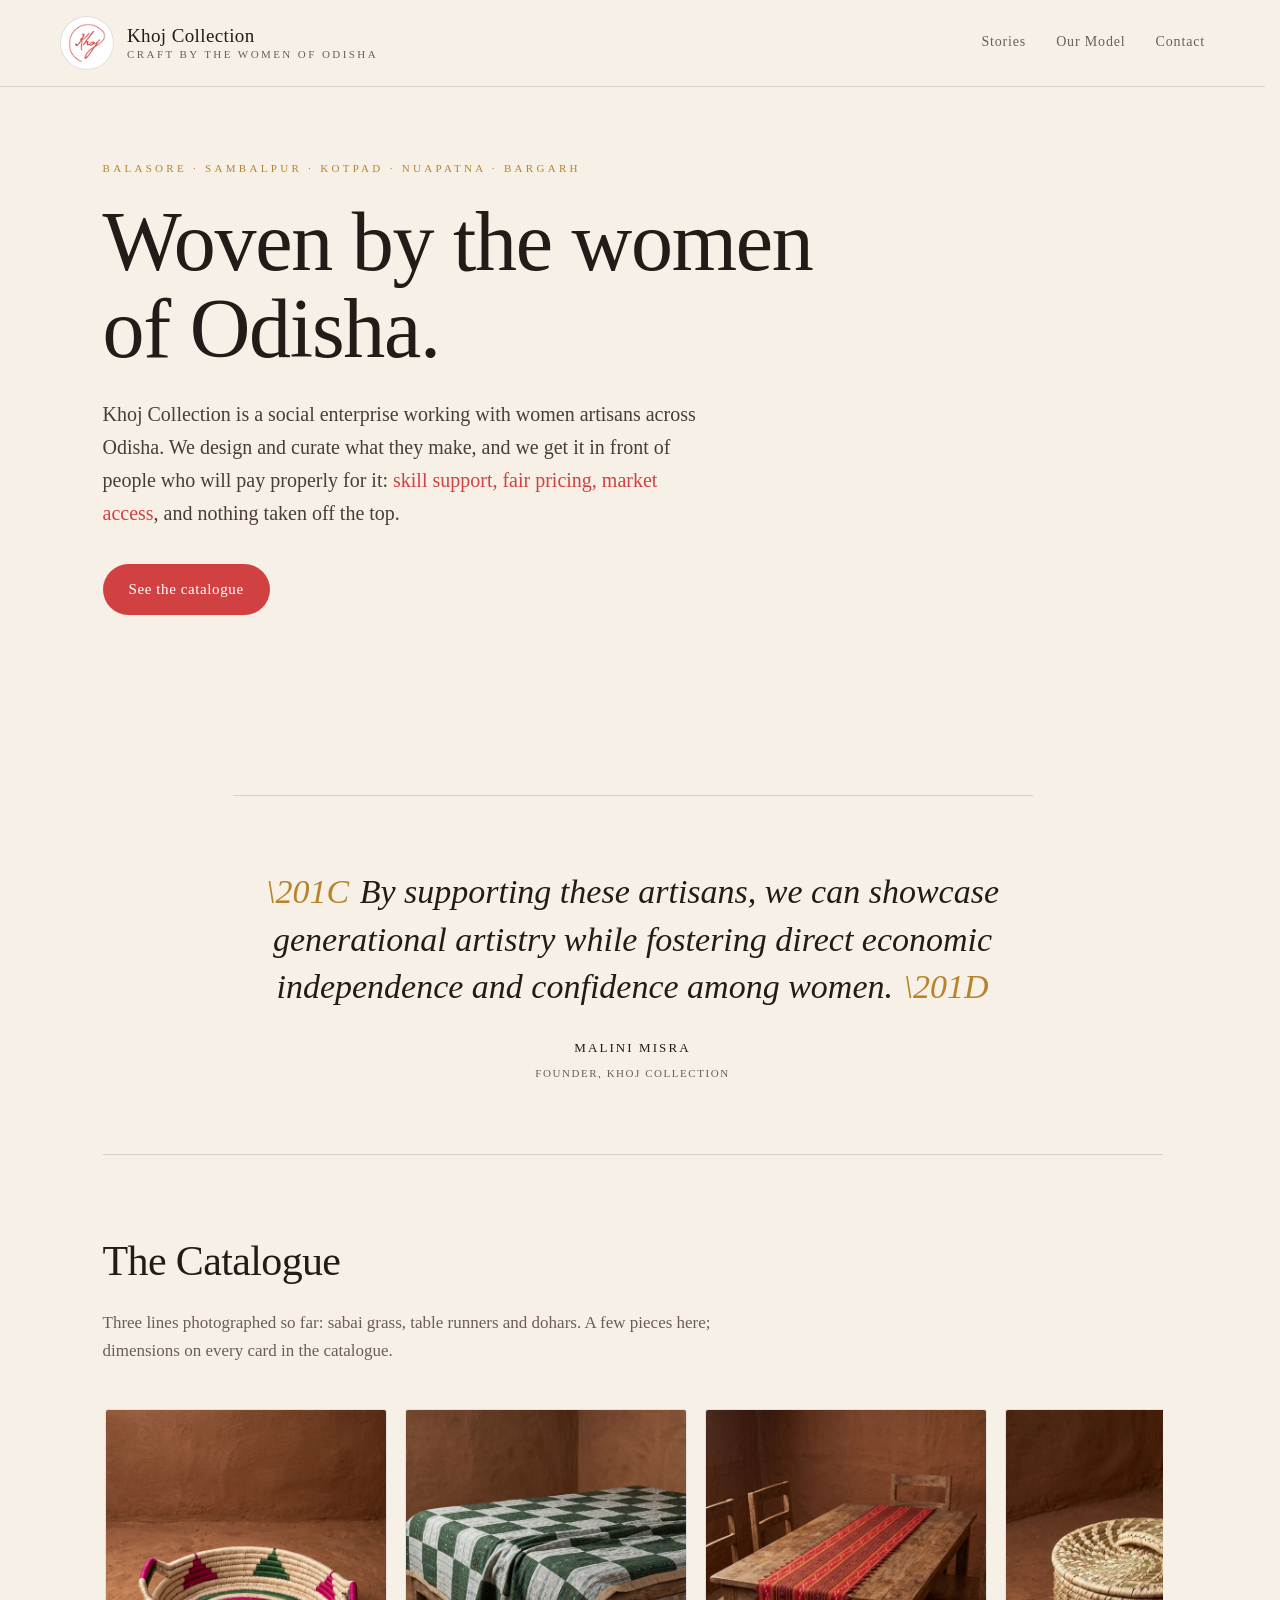
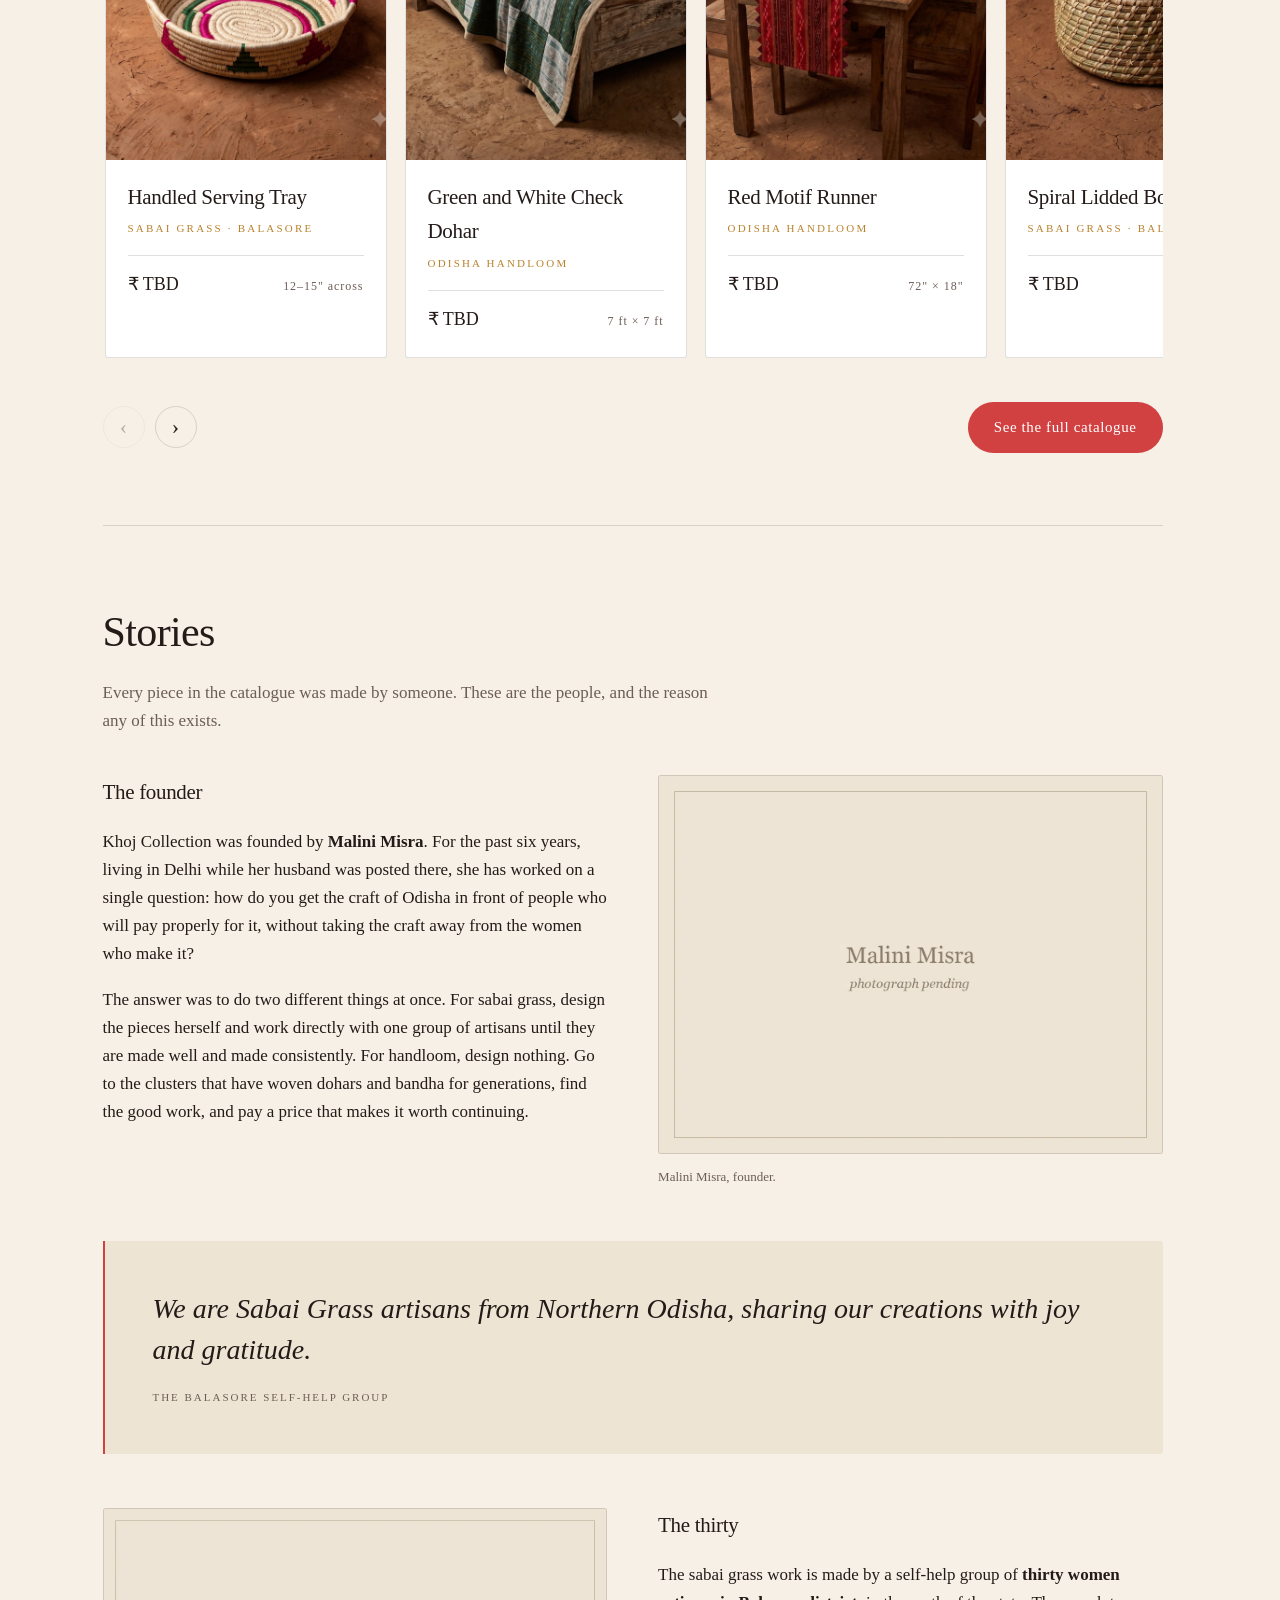
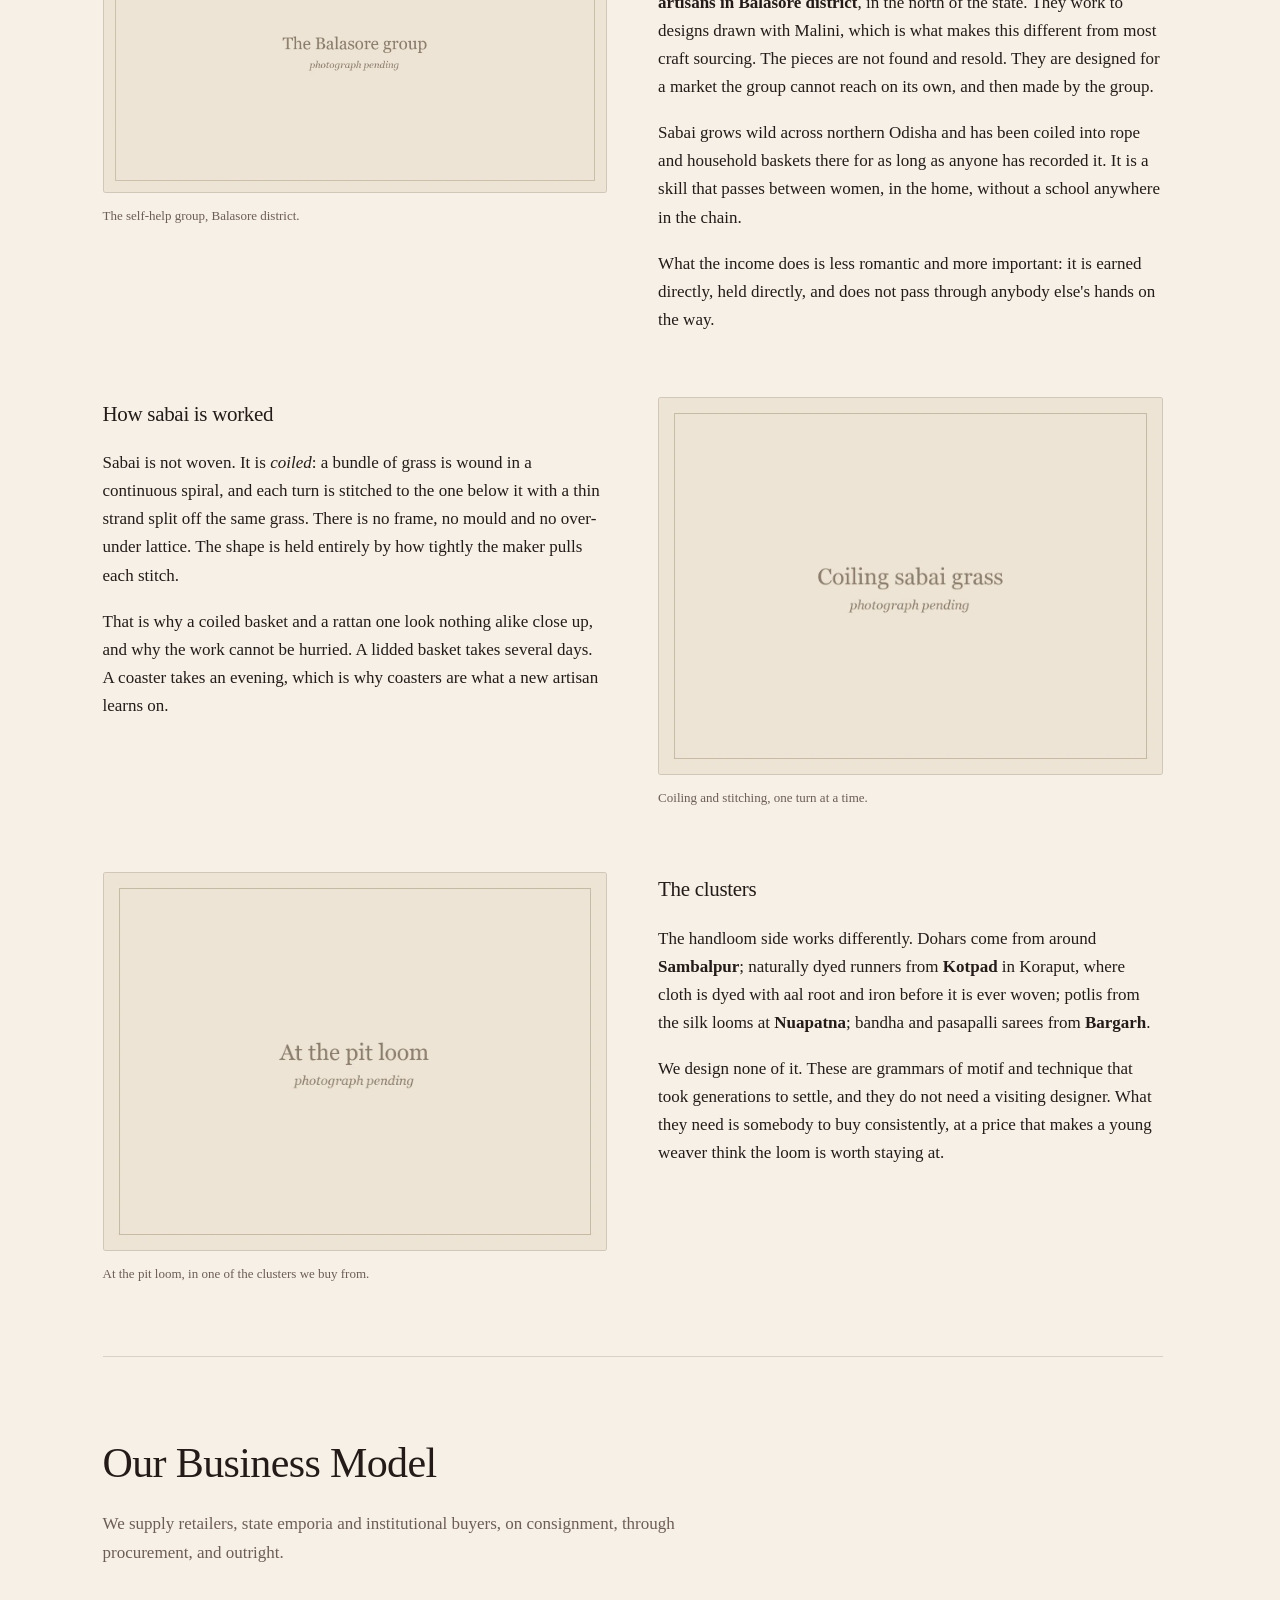
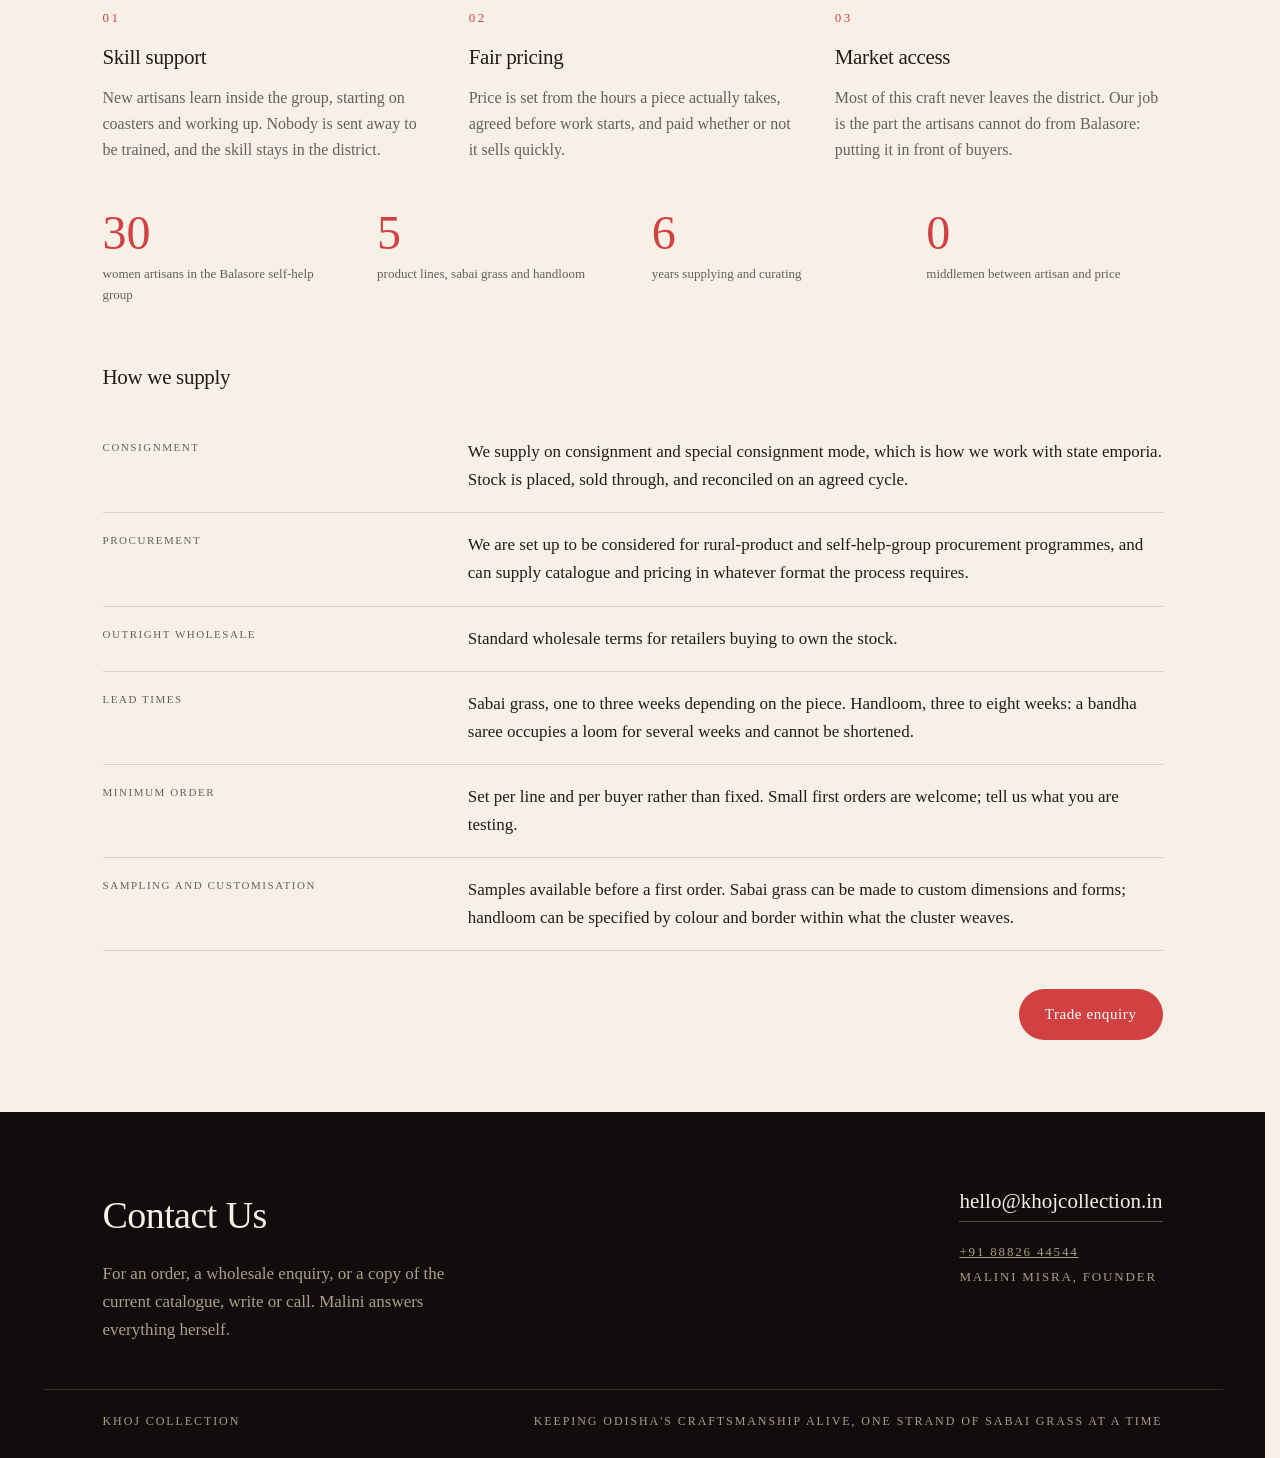
==== commit b91b763c: "Rebuild the catalogue from the real product photographs Replaces the 12 placeholder products with th" ====
--- a/index.html
+++ b/index.html
@@ -5,7 +5,7 @@
 <meta name="viewport" content="width=device-width, initial-scale=1">
 <title>Khoj Collection: craft by the women of Odisha</title>
 <meta name="description" content="A social enterprise working with women artisans in Odisha. Sabai grass baskets coiled in Balasore, and handloom dohars, table runners, potlis and Sambalpuri sarees curated from the clusters.">
-<link rel="canonical" href="https://ayush-0801.github.io/khoj-collection/">
+<link rel="canonical" href="https://khojcollection.in/">
 <link rel="icon" href="assets/img/khoj-ink.png">
 <link rel="apple-touch-icon" href="assets/img/khoj-ink.png">
 <meta name="theme-color" content="#f6f0e6">
@@ -13,8 +13,8 @@
 <meta property="og:site_name" content="Khoj Collection">
 <meta property="og:title" content="Khoj Collection: craft by the women of Odisha">
 <meta property="og:description" content="A social enterprise working with women artisans in Odisha. Sabai grass baskets coiled in Balasore, and handloom dohars, table runners, potlis and Sambalpuri sarees curated from the clusters.">
-<meta property="og:url" content="https://ayush-0801.github.io/khoj-collection/">
-<meta property="og:image" content="https://ayush-0801.github.io/khoj-collection/assets/img/og-card.jpg">
+<meta property="og:url" content="https://khojcollection.in/">
+<meta property="og:image" content="https://khojcollection.in/assets/img/og-card.jpg">
 <meta property="og:image:width" content="1200">
 <meta property="og:image:height" content="630">
 <meta name="twitter:card" content="summary_large_image">
@@ -25,8 +25,8 @@
   "@type": "Organization",
   "name": "Khoj Collection",
   "description": "Social enterprise working with women artisans in Odisha, India: sabai grass craft and Odisha handloom.",
-  "url": "https://ayush-0801.github.io/khoj-collection/",
-  "logo": "https://ayush-0801.github.io/khoj-collection/assets/img/khoj-ink.png",
+  "url": "https://khojcollection.in/",
+  "logo": "https://khojcollection.in/assets/img/khoj-ink.png",
   "email": "hello@khojcollection.in",
   "telephone": "+918882644544",
   "founder": { "@type": "Person", "name": "Malini Misra" },
@@ -79,77 +79,77 @@
   <section class="glimpse" id="glimpse">
     <div class="section-head">
       <h2>The Catalogue</h2>
-      <p>Five lines: sabai grass, dohars, table runners, potlis and
-         Sambalpuri sarees. A few pieces here; prices and dimensions on every
-         card in the catalogue.</p>
+      <p>Three lines photographed so far: sabai grass, table runners and
+         dohars. A few pieces here; dimensions on every card in the
+         catalogue.</p>
     </div>
 
     <div class="rail" id="glimpse-rail" tabindex="0" role="region"
          aria-label="A few pieces from the catalogue">
-      <a class="rail-card" href="catalogue.html#sabai-nesting-basket-set">
-        <div class="card-shot">
-          <img src="assets/img/products/sabai/nesting-basket-set/hero.webp" width="1200" height="1500"
-               loading="lazy" decoding="async" alt="Nesting Basket Set.">
-        </div>
-        <div class="card-body">
-          <h3>Nesting Basket Set</h3>
+      <a class="rail-card" href="catalogue.html#sabai-handled-serving-tray">
+        <div class="card-shot">
+          <img src="assets/img/products/sabai/handled-serving-tray/hero.webp" width="1200" height="1500"
+               loading="lazy" decoding="async" alt="Handled Serving Tray.">
+        </div>
+        <div class="card-body">
+          <h3>Handled Serving Tray</h3>
           <p class="card-place">Sabai grass · Balasore</p>
-          <p class="card-foot"><b>₹ 1,850</b><span>22, 26 and 30 cm across</span></p>
-        </div>
-      </a>
-      <a class="rail-card" href="catalogue.html#dohar-indigo-check">
-        <div class="card-shot">
-          <img src="assets/img/products/dohar/indigo-check/hero.webp" width="1200" height="1500"
-               loading="lazy" decoding="async" alt="Indigo Check Dohar.">
-        </div>
-        <div class="card-body">
-          <h3>Indigo Check Dohar</h3>
-          <p class="card-place">Handloom cotton · Sambalpur</p>
-          <p class="card-foot"><b>₹ 2,400</b><span>2.3 × 1.5 m</span></p>
-        </div>
-      </a>
-      <a class="rail-card" href="catalogue.html#runner-kotpad">
-        <div class="card-shot">
-          <img src="assets/img/products/runner/kotpad/hero.webp" width="1500" height="1000"
-               loading="lazy" decoding="async" alt="Kotpad Table Runner.">
-        </div>
-        <div class="card-body">
-          <h3>Kotpad Table Runner</h3>
-          <p class="card-place">Handloom cotton · Koraput</p>
-          <p class="card-foot"><b>₹ 1,150</b><span>1.8 m × 40 cm</span></p>
-        </div>
-      </a>
-      <a class="rail-card" href="catalogue.html#sabai-lidded-basket">
-        <div class="card-shot">
-          <img src="assets/img/products/sabai/lidded-basket/hero.webp" width="1200" height="1500"
-               loading="lazy" decoding="async" alt="Round Lidded Basket.">
-        </div>
-        <div class="card-body">
-          <h3>Round Lidded Basket</h3>
+          <p class="card-foot"><b>₹ TBD</b><span>12–15" across</span></p>
+        </div>
+      </a>
+      <a class="rail-card" href="catalogue.html#dohar-green-white-check">
+        <div class="card-shot">
+          <img src="assets/img/products/dohar/green-white-check/hero.webp" width="1200" height="1500"
+               loading="lazy" decoding="async" alt="Green and White Check Dohar.">
+        </div>
+        <div class="card-body">
+          <h3>Green and White Check Dohar</h3>
+          <p class="card-place">Odisha handloom</p>
+          <p class="card-foot"><b>₹ TBD</b><span>7 ft × 7 ft</span></p>
+        </div>
+      </a>
+      <a class="rail-card" href="catalogue.html#runner-red-motif-border">
+        <div class="card-shot">
+          <img src="assets/img/products/runner/red-motif-border/hero.webp" width="1200" height="1500"
+               loading="lazy" decoding="async" alt="Red Motif Runner.">
+        </div>
+        <div class="card-body">
+          <h3>Red Motif Runner</h3>
+          <p class="card-place">Odisha handloom</p>
+          <p class="card-foot"><b>₹ TBD</b><span>72" × 18"</span></p>
+        </div>
+      </a>
+      <a class="rail-card" href="catalogue.html#sabai-spiral-lidded-box">
+        <div class="card-shot">
+          <img src="assets/img/products/sabai/spiral-lidded-box/hero.webp" width="1200" height="1500"
+               loading="lazy" decoding="async" alt="Spiral Lidded Box.">
+        </div>
+        <div class="card-body">
+          <h3>Spiral Lidded Box</h3>
           <p class="card-place">Sabai grass · Balasore</p>
-          <p class="card-foot"><b>₹ 1,200</b><span>25 cm across, 18 cm tall</span></p>
-        </div>
-      </a>
-      <a class="rail-card" href="catalogue.html#potli-maroon-silk">
-        <div class="card-shot">
-          <img src="assets/img/products/potli/maroon-silk/hero.webp" width="1200" height="1500"
-               loading="lazy" decoding="async" alt="Maroon Silk Potli.">
-        </div>
-        <div class="card-body">
-          <h3>Maroon Silk Potli</h3>
-          <p class="card-place">Handloom silk · Nuapatna</p>
-          <p class="card-foot"><b>₹ 680</b><span>20 cm across, 18 cm tall</span></p>
-        </div>
-      </a>
-      <a class="rail-card" href="catalogue.html#saree-sambalpuri-bandha">
-        <div class="card-shot">
-          <img src="assets/img/products/saree/sambalpuri-bandha/hero.webp" width="1200" height="1500"
-               loading="lazy" decoding="async" alt="Sambalpuri Bandha Saree.">
-        </div>
-        <div class="card-body">
-          <h3>Sambalpuri Bandha Saree</h3>
-          <p class="card-place">Bandha silk · Bargarh</p>
-          <p class="card-foot"><b>₹ 9,400</b><span>5.5 m × 1.15 m</span></p>
+          <p class="card-foot"><b>₹ TBD</b><span>9" across · 4" tall</span></p>
+        </div>
+      </a>
+      <a class="rail-card" href="catalogue.html#runner-multicolour-tassel">
+        <div class="card-shot">
+          <img src="assets/img/products/runner/multicolour-tassel/hero.webp" width="1200" height="1500"
+               loading="lazy" decoding="async" alt="Multicolour Tasselled Runner.">
+        </div>
+        <div class="card-body">
+          <h3>Multicolour Tasselled Runner</h3>
+          <p class="card-place">Odisha handloom</p>
+          <p class="card-foot"><b>₹ TBD</b><span>72" × 18"</span></p>
+        </div>
+      </a>
+      <a class="rail-card" href="catalogue.html#dohar-saffron-teal-check">
+        <div class="card-shot">
+          <img src="assets/img/products/dohar/saffron-teal-check/hero.webp" width="1200" height="1500"
+               loading="lazy" decoding="async" alt="Saffron and Teal Check Dohar.">
+        </div>
+        <div class="card-body">
+          <h3>Saffron and Teal Check Dohar</h3>
+          <p class="card-place">Odisha handloom</p>
+          <p class="card-foot"><b>₹ TBD</b><span>7 ft × 7 ft</span></p>
         </div>
       </a>
     </div>
--- a/assets/css/style.css
+++ b/assets/css/style.css
@@ -243,7 +243,7 @@
 .shot-nav,
 .shot-dots { display: none; }
 
-#products[data-enhanced] .shot-nav {
+[data-enhanced] .shot-nav {
   position: absolute;
   top: 50%;
   display: grid;
@@ -266,12 +266,12 @@
 .shot-prev { left: 10px; }
 .shot-next { right: 10px; }
 
-#products[data-enhanced] .card:hover .shot-nav,
-#products[data-enhanced] .card-gallery:focus-within .shot-nav { opacity: 1; }
-#products[data-enhanced] .shot-nav:hover { background: var(--ink); color: #fff; }
-#products[data-enhanced] .shot-nav:focus-visible { opacity: 1; outline: 2px solid var(--ink); }
-
-#products[data-enhanced] .shot-dots {
+[data-enhanced] .card:hover .shot-nav,
+[data-enhanced] .card-gallery:focus-within .shot-nav { opacity: 1; }
+[data-enhanced] .shot-nav:hover { background: var(--ink); color: #fff; }
+[data-enhanced] .shot-nav:focus-visible { opacity: 1; outline: 2px solid var(--ink); }
+
+[data-enhanced] .shot-dots {
   position: absolute;
   left: 0;
   right: 0;
@@ -561,12 +561,12 @@
 
 .card-panel[hidden] { display: none; }
 
-#products[data-enhanced] .card-panel {
+[data-enhanced] .card-panel {
   grid-template-rows: 0fr;
   transition: grid-template-rows 300ms ease;
 }
 
-#products[data-enhanced] .card-panel.is-open { grid-template-rows: 1fr; }
+[data-enhanced] .card-panel.is-open { grid-template-rows: 1fr; }
 
 .card-panel-inner {
   position: relative;
@@ -885,3 +885,114 @@
   html { scroll-behavior: auto; }
   * { transition-duration: 1ms !important; }
 }
+
+/* ── catalogue sections ───────────────────────────────────────────────── */
+
+/* One block per line. The heading has to sit outside .grid, or it would
+   become a grid item and take a column to itself. */
+.cat-block + .cat-block { margin-top: clamp(48px, 7vh, 88px); }
+.cat-block[hidden] { display: none; }
+
+.cat-head {
+  margin-bottom: clamp(20px, 2.6vw, 32px);
+  padding-bottom: 14px;
+  border-bottom: 1px solid var(--line);
+}
+
+.cat-head h2 {
+  margin: 0;
+  font-size: clamp(22px, 2.6vw, 30px);
+  letter-spacing: 0.01em;
+}
+
+.cat-head p {
+  margin: 8px 0 0;
+  max-width: 62ch;
+  color: var(--muted);
+  font-size: var(--step--1);
+}
+
+/* Prices are not settled yet; the card still has to show something in the
+   slot, so mark it rather than leave a gap that reads as free. */
+.card-price.is-tbd { color: var(--muted); font-style: italic; }
+
+/* ── PDF export ───────────────────────────────────────────────────────── */
+
+.export-bar {
+  margin-top: clamp(48px, 7vh, 88px);
+  padding-top: clamp(24px, 3vw, 36px);
+  border-top: 1px solid var(--line);
+  text-align: center;
+}
+
+.export-note {
+  margin: 14px auto 0;
+  max-width: 56ch;
+  color: var(--muted);
+  font-size: var(--step--1);
+}
+
+/* ── print / Save as PDF ──────────────────────────────────────────────── */
+
+/* The export button is just window.print(); everything that makes the result
+   look like a catalogue rather than a screenshot of a web page is here. */
+@media print {
+  @page { margin: 14mm; }
+
+  html, body { background: #fff; }
+  body { color: #000; font-size: 10pt; }
+
+  .site-head,
+  .filter-bar,
+  .export-bar,
+  .shot-nav,
+  .shot-dots,
+  .card-open,
+  .panel-close,
+  .gallery-thumbs,
+  .panel-detail .btn,
+  .foot-main { display: none !important; }
+
+  main { padding: 0; }
+  .page-head { padding: 0 0 8mm; text-align: left; }
+  .page-head .lede { max-width: none; }
+
+  /* Each line starts its own page, so a printed run can be split by line. */
+  .cat-block { break-before: page; margin: 0; }
+  .cat-block:first-of-type { break-before: auto; }
+  .cat-head { break-after: avoid; margin-bottom: 6mm; }
+
+  .grid { grid-template-columns: 1fr 1fr; gap: 6mm; }
+
+  .card {
+    break-inside: avoid;
+    border: 1px solid #bbb;
+    box-shadow: none !important;
+    transform: none !important;
+  }
+
+  /* The carousel cannot be paged on paper, so always print the hero —
+     whichever frame happened to be showing on screen. */
+  .card-frames img { opacity: 0 !important; }
+  .card-frames img:first-child { opacity: 1 !important; }
+
+  /* catalogue.js unhides every panel before printing; these undo the collapse
+     animation so the specs actually have height on the page. */
+  .card-panel {
+    break-inside: avoid;
+    grid-template-rows: 1fr !important;
+    border: 0;
+    border-top: 1px solid #bbb;
+    border-radius: 0;
+    background: none;
+  }
+
+  .card-panel-inner { grid-template-columns: 1fr; padding: 4mm 0 6mm; }
+  .gallery { display: none; }
+
+  .spec-table { font-size: 9pt; }
+  .panel-note { max-width: none; }
+
+  .site-foot { break-before: avoid; border-top: 1px solid #bbb; padding-top: 4mm; }
+  .foot-note, .foot-bar { color: #000; }
+}
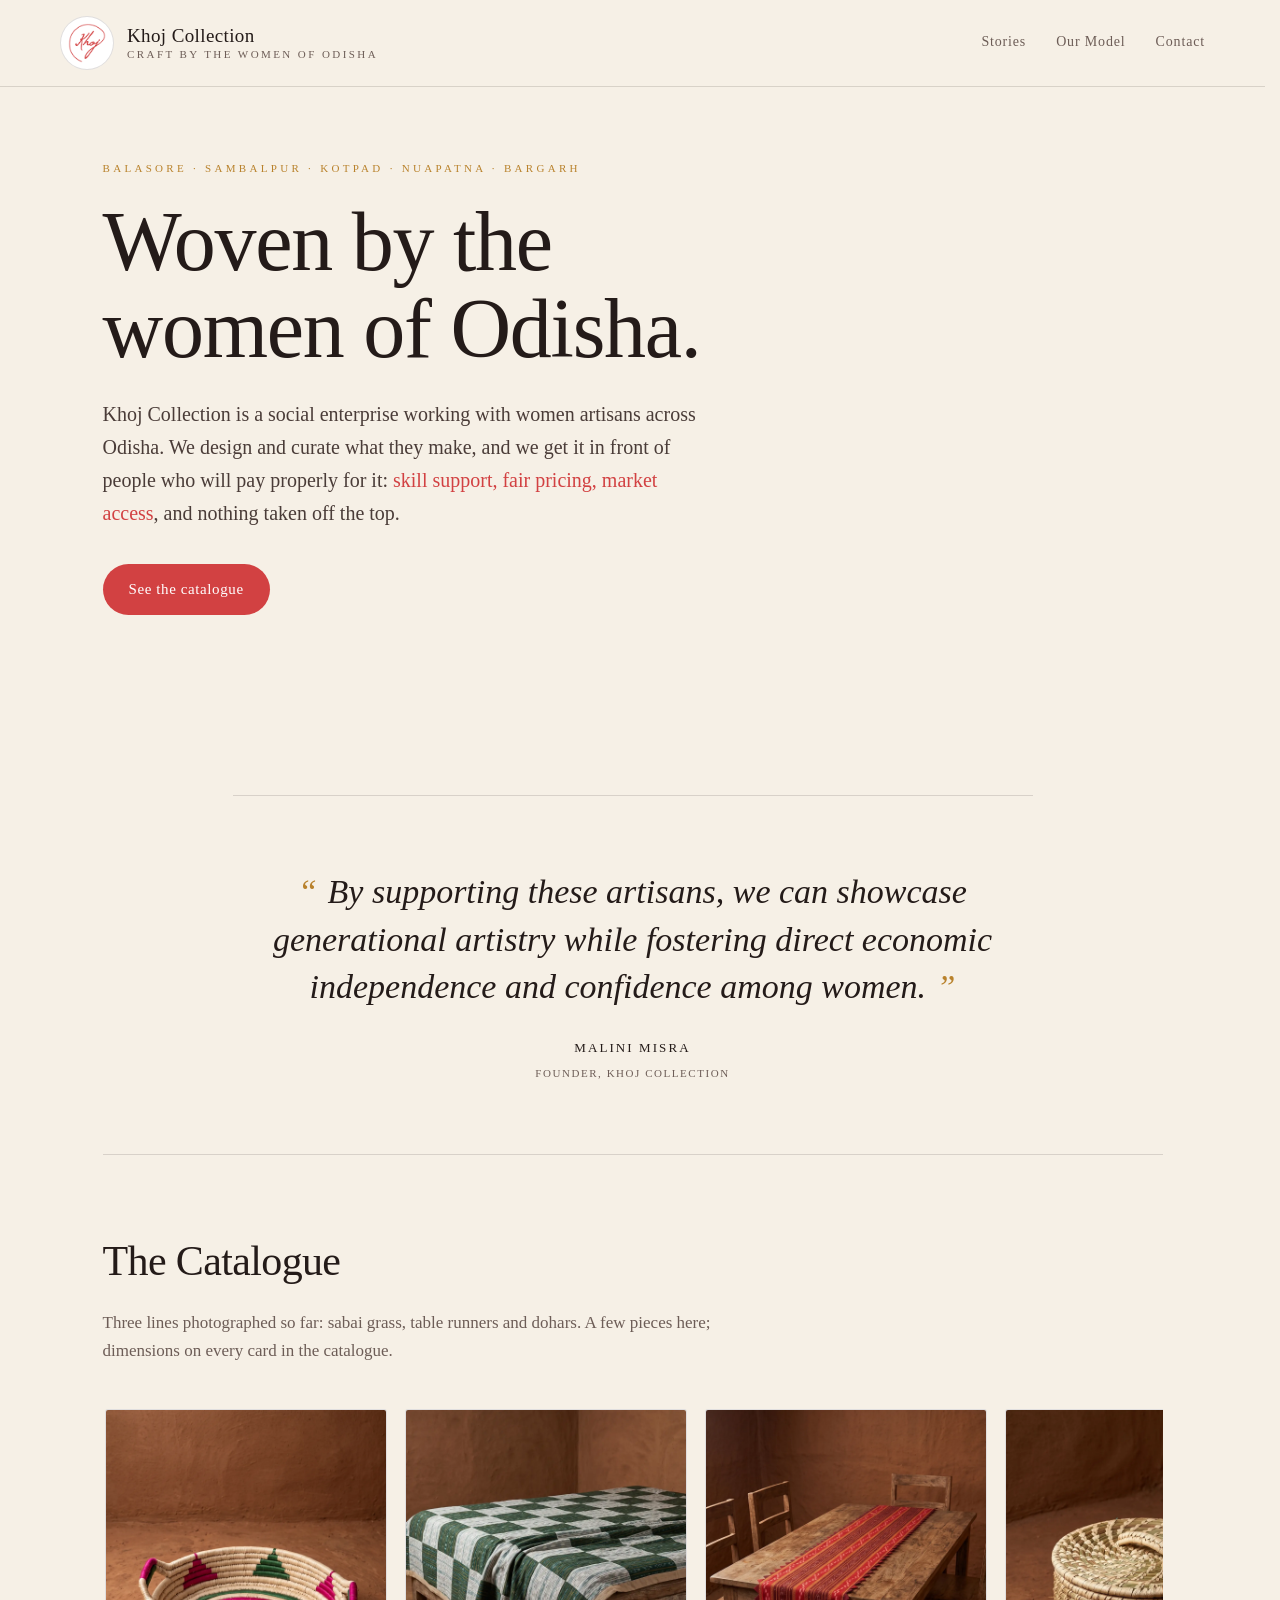
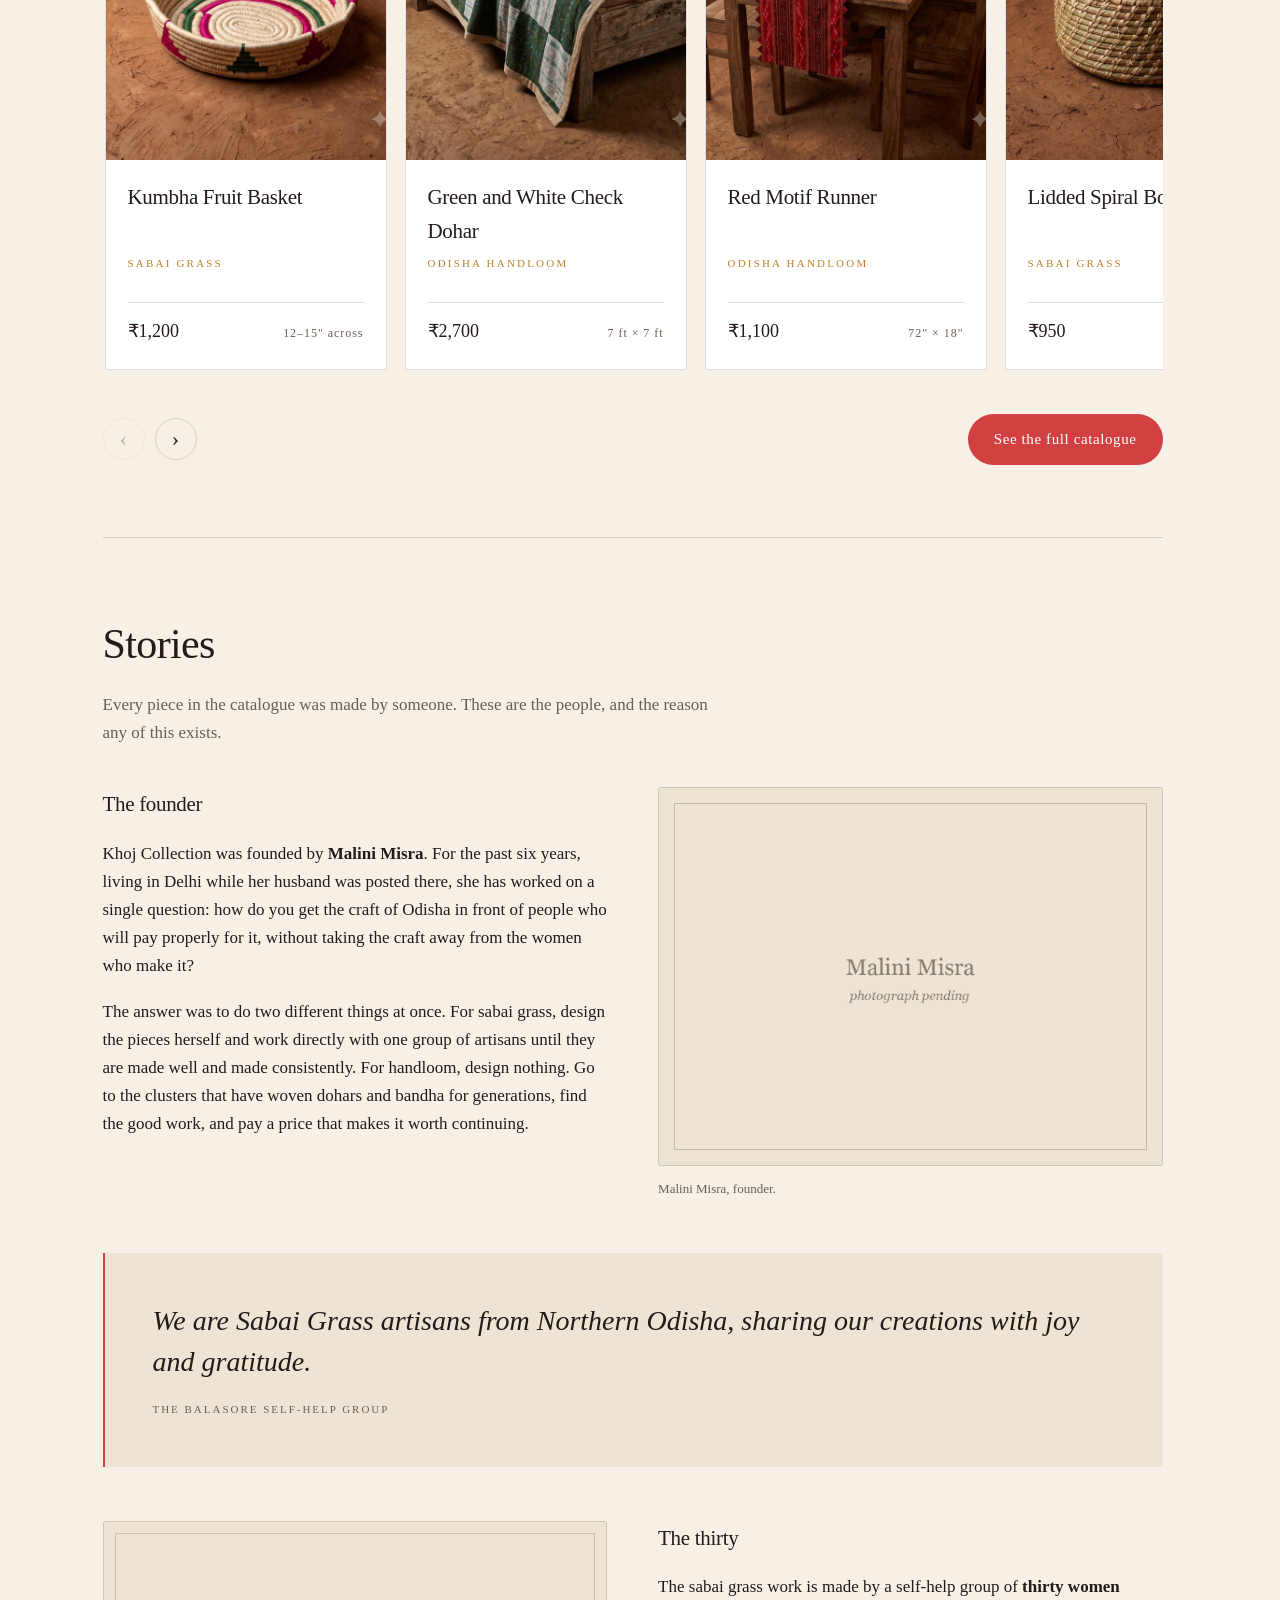
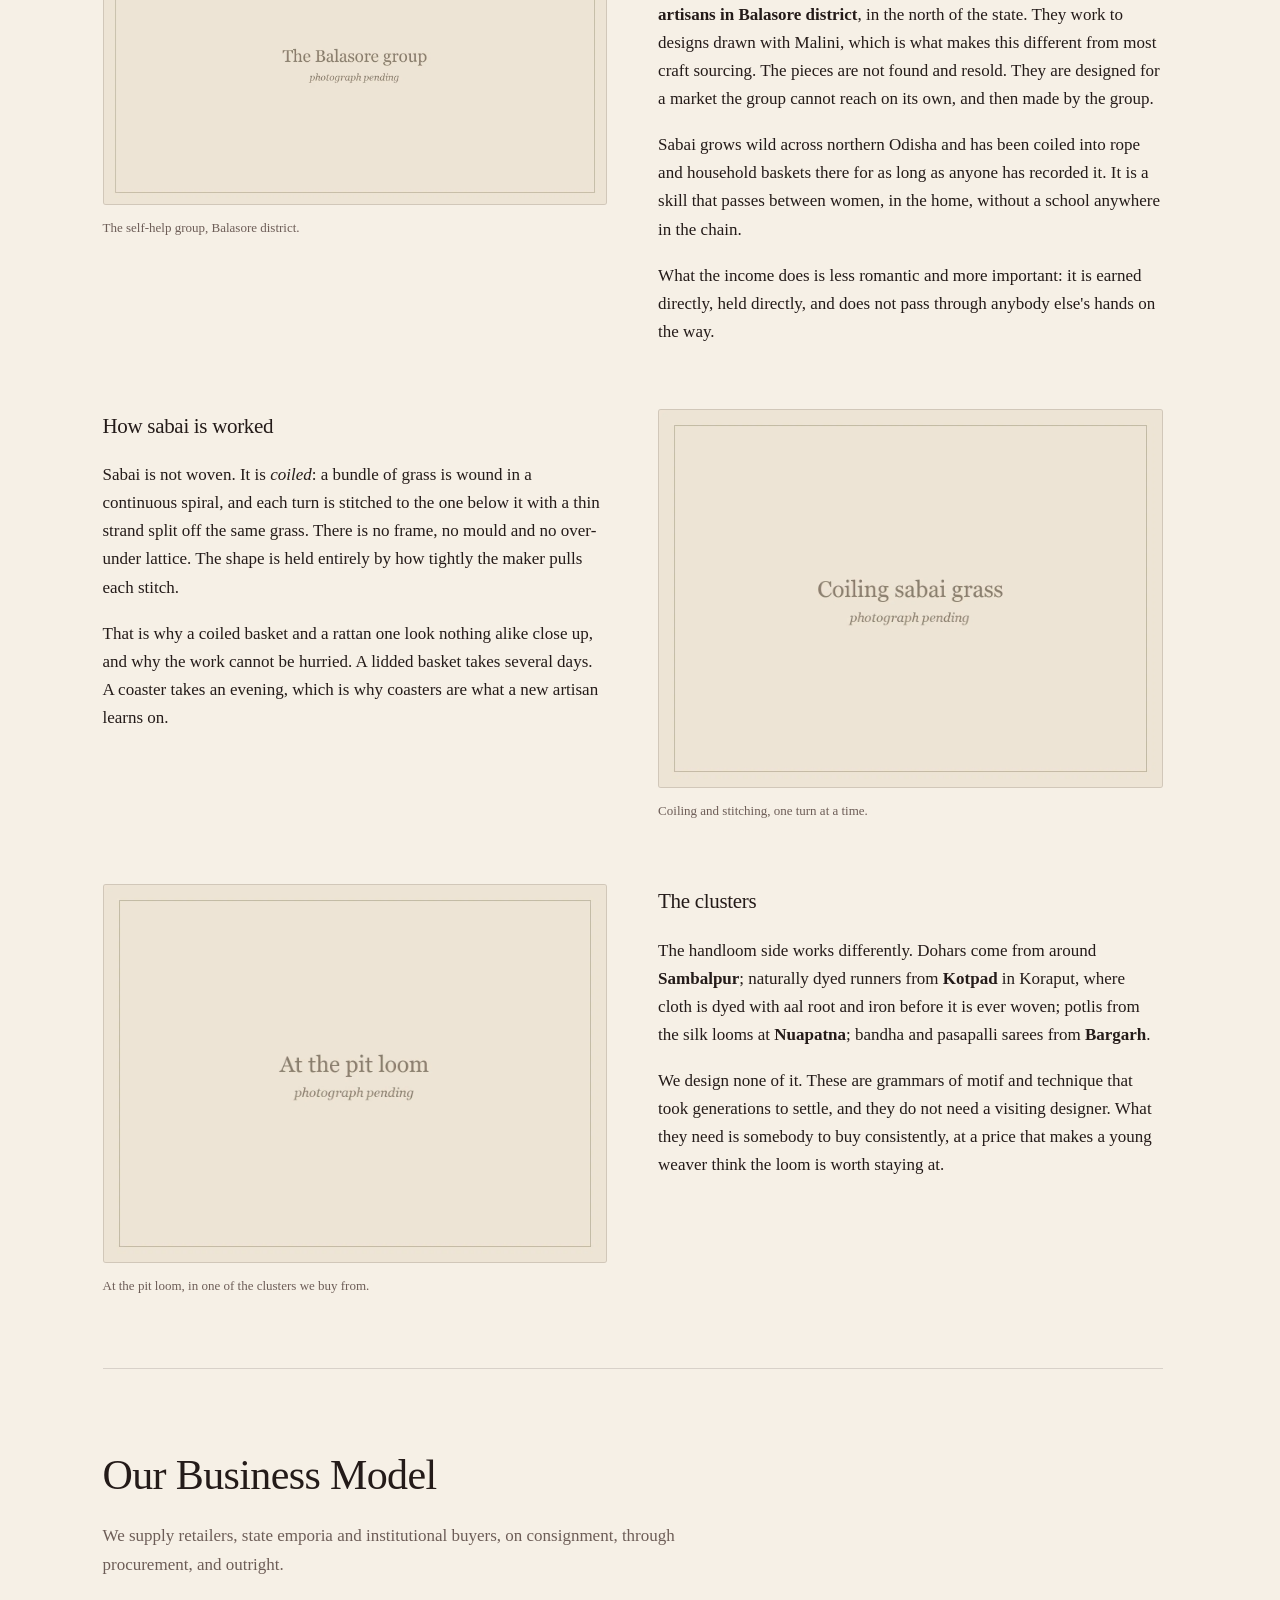
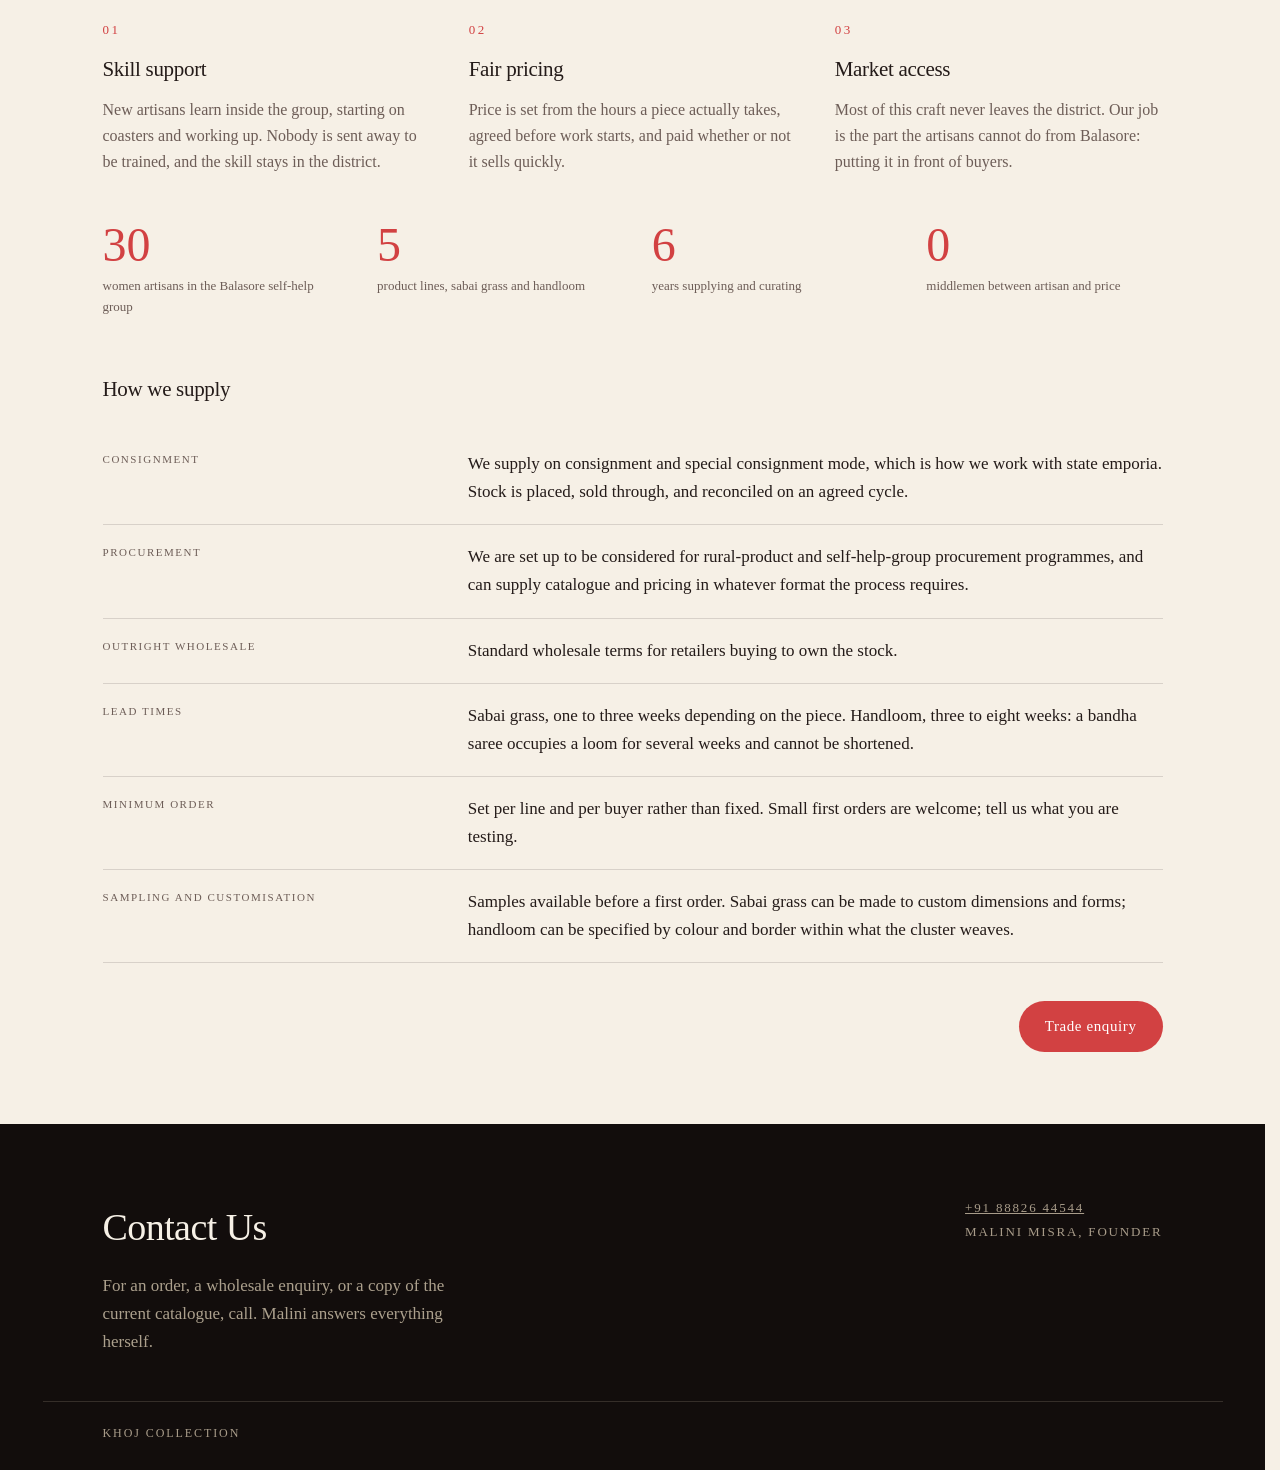
==== commit cddc73d7: "Rename and price the catalogue, drop the detail panels Product names and prices are now real. Twelve" ====
--- a/index.html
+++ b/index.html
@@ -18,7 +18,7 @@
 <meta property="og:image:width" content="1200">
 <meta property="og:image:height" content="630">
 <meta name="twitter:card" content="summary_large_image">
-<link rel="stylesheet" href="assets/css/style.css">
+<link rel="stylesheet" href="assets/css/style.css?v=9">
 <script type="application/ld+json">
 {
   "@context": "https://schema.org",
@@ -56,7 +56,7 @@
 
   <section class="hero">
     <p class="eyebrow">Balasore · Sambalpur · Kotpad · Nuapatna · Bargarh</p>
-    <h1>Woven by the women<br>of Odisha.</h1>
+    <h1>Woven by the<br>women of Odisha.</h1>
     <p class="lede">
       Khoj Collection is a social enterprise working with women artisans across
       Odisha. We design and curate what they make, and we get it in front of
@@ -89,12 +89,12 @@
       <a class="rail-card" href="catalogue.html#sabai-handled-serving-tray">
         <div class="card-shot">
           <img src="assets/img/products/sabai/handled-serving-tray/hero.webp" width="1200" height="1500"
-               loading="lazy" decoding="async" alt="Handled Serving Tray.">
-        </div>
-        <div class="card-body">
-          <h3>Handled Serving Tray</h3>
-          <p class="card-place">Sabai grass · Balasore</p>
-          <p class="card-foot"><b>₹ TBD</b><span>12–15" across</span></p>
+               loading="lazy" decoding="async" alt="Kumbha Fruit Basket.">
+        </div>
+        <div class="card-body">
+          <h3>Kumbha Fruit Basket</h3>
+          <p class="card-place">Sabai grass</p>
+          <p class="card-foot"><b>₹1,200</b><span>12–15" across</span></p>
         </div>
       </a>
       <a class="rail-card" href="catalogue.html#dohar-green-white-check">
@@ -105,7 +105,7 @@
         <div class="card-body">
           <h3>Green and White Check Dohar</h3>
           <p class="card-place">Odisha handloom</p>
-          <p class="card-foot"><b>₹ TBD</b><span>7 ft × 7 ft</span></p>
+          <p class="card-foot"><b>₹2,700</b><span>7 ft × 7 ft</span></p>
         </div>
       </a>
       <a class="rail-card" href="catalogue.html#runner-red-motif-border">
@@ -116,29 +116,29 @@
         <div class="card-body">
           <h3>Red Motif Runner</h3>
           <p class="card-place">Odisha handloom</p>
-          <p class="card-foot"><b>₹ TBD</b><span>72" × 18"</span></p>
+          <p class="card-foot"><b>₹1,100</b><span>72" × 18"</span></p>
         </div>
       </a>
       <a class="rail-card" href="catalogue.html#sabai-spiral-lidded-box">
         <div class="card-shot">
           <img src="assets/img/products/sabai/spiral-lidded-box/hero.webp" width="1200" height="1500"
-               loading="lazy" decoding="async" alt="Spiral Lidded Box.">
-        </div>
-        <div class="card-body">
-          <h3>Spiral Lidded Box</h3>
-          <p class="card-place">Sabai grass · Balasore</p>
-          <p class="card-foot"><b>₹ TBD</b><span>9" across · 4" tall</span></p>
+               loading="lazy" decoding="async" alt="Lidded Spiral Box.">
+        </div>
+        <div class="card-body">
+          <h3>Lidded Spiral Box</h3>
+          <p class="card-place">Sabai grass</p>
+          <p class="card-foot"><b>₹950</b><span>9" across · 4" tall</span></p>
         </div>
       </a>
       <a class="rail-card" href="catalogue.html#runner-multicolour-tassel">
         <div class="card-shot">
           <img src="assets/img/products/runner/multicolour-tassel/hero.webp" width="1200" height="1500"
-               loading="lazy" decoding="async" alt="Multicolour Tasselled Runner.">
-        </div>
-        <div class="card-body">
-          <h3>Multicolour Tasselled Runner</h3>
+               loading="lazy" decoding="async" alt="Multicolor Patchwork Tasselled Runner.">
+        </div>
+        <div class="card-body">
+          <h3>Multicolor Patchwork Tasselled Runner</h3>
           <p class="card-place">Odisha handloom</p>
-          <p class="card-foot"><b>₹ TBD</b><span>72" × 18"</span></p>
+          <p class="card-foot"><b>₹1,100</b><span>72" × 18"</span></p>
         </div>
       </a>
       <a class="rail-card" href="catalogue.html#dohar-saffron-teal-check">
@@ -149,7 +149,7 @@
         <div class="card-body">
           <h3>Saffron and Teal Check Dohar</h3>
           <p class="card-place">Odisha handloom</p>
-          <p class="card-foot"><b>₹ TBD</b><span>7 ft × 7 ft</span></p>
+          <p class="card-foot"><b>₹2,700</b><span>7 ft × 7 ft</span></p>
         </div>
       </a>
     </div>
@@ -354,10 +354,9 @@
     <div class="foot-say">
       <h2>Contact Us</h2>
       <p>For an order, a wholesale enquiry, or a copy of the current catalogue,
-         write or call. Malini answers everything herself.</p>
+         call. Malini answers everything herself.</p>
     </div>
     <div class="foot-reach">
-      <a class="foot-email" href="mailto:hello@khojcollection.in">hello@khojcollection.in</a>
       <p class="foot-addr">
         <a href="tel:+918882644544">+91 88826 44544</a><br>
         Malini Misra, Founder
@@ -366,10 +365,9 @@
   </div>
   <div class="foot-bar">
     <span>Khoj Collection</span>
-    <span>Keeping Odisha's craftsmanship alive, one strand of sabai grass at a time</span>
   </div>
 </footer>
 
-<script src="assets/js/rail.js"></script>
+<script src="assets/js/rail.js?v=9"></script>
 </body>
 </html>
--- a/assets/css/style.css
+++ b/assets/css/style.css
@@ -128,19 +128,28 @@
 
 .hero-cta { display: flex; flex-wrap: wrap; gap: 12px; margin-top: 34px; }
 
+/* Used on both <a> and <button>; the border and font resets are what stop the
+   export button rendering as a system control next to the anchor buttons. */
 .btn {
   display: inline-block;
   padding: 13px 26px;
+  border: 0;
   border-radius: 999px;
   background: var(--ink);
   color: #fff;
+  font-family: inherit;
   font-size: 15px;
   letter-spacing: 0.04em;
   text-decoration: none;
+  cursor: pointer;
   transition: transform 180ms ease, background 180ms;
 }
 
 .btn:hover { transform: translateY(-2px); background: #b93435; }
+
+/* The export button holds this state while the photographs are fetched. */
+.btn:disabled { opacity: 0.6; cursor: progress; transform: none; }
+.btn:disabled:hover { transform: none; background: var(--ink); }
 
 /* ── sections ─────────────────────────────────────────────────────────── */
 
@@ -158,8 +167,14 @@
   gap: clamp(20px, 2.6vw, 34px);
 }
 
+/* Grid stretches every card in a row to the tallest, so the card is a column:
+   the photo keeps its aspect ratio, the body takes the rest, and the price
+   block is pushed to the floor. Otherwise the notes vary in length and the
+   price lands at a different height on every card in the row. */
 .card {
   position: relative;
+  display: flex;
+  flex-direction: column;
   background: #fff;
   border: 1px solid var(--line);
   border-radius: 3px;
@@ -168,54 +183,17 @@
 }
 
 .card:hover { transform: translateY(-4px); box-shadow: 0 18px 40px -22px rgba(36, 27, 25, 0.5); }
-.card.is-open { transform: none; box-shadow: 0 0 0 1px var(--ink) inset; }
 
 /* Was a woven canvas; holds a photograph now. The paper tint underneath means
    a slow image reveals cloth-coloured ground rather than a black rectangle. */
-.card-shot { aspect-ratio: 4 / 5; background: var(--paper-2); }
+.card-shot { flex: none; aspect-ratio: 4 / 5; background: var(--paper-2); }
 .card-shot img { width: 100%; height: 100%; object-fit: cover; display: block; }
-
-/* The card carries its own photo controls, so the expander has to be its own
-   button rather than an overlay over the whole card. */
-.card-open {
-  display: flex;
-  align-items: center;
-  justify-content: space-between;
-  gap: var(--space-2);
-  width: 100%;
-  margin-top: var(--space-3);
-  padding: 11px 0 0;
-  border: 0;
-  border-top: 1px solid var(--line);
-  background: none;
-  color: var(--muted);
-  font: inherit;
-  font-size: var(--step--1);
-  letter-spacing: 0.08em;
-  text-align: left;
-  cursor: pointer;
-  transition: color 180ms ease;
-}
-
-.card-open:hover { color: var(--ink); }
-.card-open:focus-visible { outline: 2px solid var(--ink); outline-offset: 2px; }
-
-/* A chevron drawn from two borders, so there is no icon file to ship. */
-.card-open-mark {
-  width: 8px;
-  height: 8px;
-  border-right: 1px solid currentColor;
-  border-bottom: 1px solid currentColor;
-  transform: translateY(-2px) rotate(45deg);
-  transition: transform 240ms ease;
-}
-
-.card.is-open .card-open-mark { transform: translateY(1px) rotate(225deg); }
 
 /* ── the per-card photo gallery ───────────────────────────────────────── */
 
 .card-gallery {
   position: relative;
+  flex: none;
   aspect-ratio: 4 / 5;
   background: var(--paper-2);
   overflow: hidden;
@@ -297,8 +275,11 @@
 
 /* ── price and dimensions, stated on the card face ────────────────────── */
 
+/* auto, not a fixed margin: whatever slack a short note leaves goes above the
+   rule, so the price sits on the same line across every card in the row. The
+   note's own bottom margin keeps the minimum gap when the card is full. */
 .card-meta {
-  margin: var(--space-3) 0 0;
+  margin: auto 0 0;
   padding-top: var(--space-3);
   border-top: 1px solid var(--line);
 }
@@ -333,8 +314,24 @@
   white-space: nowrap;
 }
 
-.card-body { padding: 20px 22px 22px; }
-.card-body h3 { font-size: 21px; }
+.card-body {
+  display: flex;
+  flex-direction: column;
+  flex: 1;
+  padding: 20px 22px 22px;
+}
+
+.card-body h3 { font-size: 21px; line-height: 1.65; }
+
+/* The longest product names wrap to two lines at every column width the grid
+   actually produces, so reserve two on all of them and the place line, the
+   note and the rule below start level across the row. 3.3em is 2 × the
+   line-height above — keep the two in step. Below 600px the grid is a single
+   full-width column, every name fits on one line, and reserving a second
+   would only leave a gap under each. */
+@media (min-width: 600px) {
+  .card-body h3 { min-height: 3.3em; }
+}
 
 .card-place {
   margin: 5px 0 12px;
@@ -344,17 +341,22 @@
   color: var(--gold);
 }
 
-.card-note { margin: 0; font-size: 15px; line-height: 1.55; color: var(--muted); }
-
+.card-note { margin: 0 0 var(--space-3); font-size: 15px; line-height: 1.55; color: var(--muted); }
+
+/* Same floor as .card-meta on the catalogue: the rail stretches its cards to
+   the tallest, so the price has to be pinned or it drifts. The 18px minimum
+   moves onto the place line above, since an auto margin has no minimum. */
 .card-foot {
   display: flex;
   align-items: baseline;
   justify-content: space-between;
   gap: 12px;
-  margin: 18px 0 0;
+  margin: auto 0 0;
   padding-top: 14px;
   border-top: 1px solid var(--line);
 }
+
+.rail-card .card-place { margin-bottom: 30px; }
 
 .card-foot b { font-weight: 400; font-size: 18px; }
 .card-foot span { font-size: 12px; letter-spacing: 0.08em; color: var(--muted); }
@@ -470,18 +472,6 @@
 
 .foot-reach { display: flex; flex-direction: column; align-items: flex-start; gap: 18px; }
 
-/* The email is the contact, so it reads as itself rather than as a button. */
-.foot-email {
-  font-size: var(--step-2);
-  color: var(--paper);
-  text-decoration: none;
-  padding-bottom: 3px;
-  border-bottom: 1px solid rgba(232, 217, 191, 0.32);
-  transition: color 180ms ease, border-color 180ms ease;
-}
-
-.foot-email:hover { color: var(--ink); border-color: var(--ink); }
-
 .foot-addr {
   margin: 0;
   font-size: 13px;
@@ -546,135 +536,13 @@
   color: var(--muted);
 }
 
-/* ── catalogue: the inline detail panel ───────────────────────────────── */
-
-/* Panels ship expanded so the page is complete without JS. catalogue.js sets
-   data-enhanced on the grid, which is what switches collapsing on. */
-.card-panel {
-  grid-column: 1 / -1;
-  display: grid;
-  grid-template-rows: 1fr;
-  background: var(--paper-2);
-  border: 1px solid var(--line);
-  border-radius: 3px;
-}
-
-.card-panel[hidden] { display: none; }
-
-[data-enhanced] .card-panel {
-  grid-template-rows: 0fr;
-  transition: grid-template-rows 300ms ease;
-}
-
-[data-enhanced] .card-panel.is-open { grid-template-rows: 1fr; }
-
-.card-panel-inner {
-  position: relative;
-  overflow: hidden;
-  min-height: 0;
-  display: grid;
-  grid-template-columns: minmax(0, 5fr) minmax(0, 6fr);
-  gap: clamp(24px, 3.4vw, 48px);
-  padding: clamp(24px, 3.4vw, 42px);
-}
-
-.panel-close {
-  position: absolute;
-  top: 10px;
-  right: 12px;
-  width: 34px;
-  height: 34px;
-  border: 1px solid var(--line);
-  border-radius: 50%;
-  background: var(--paper);
-  color: var(--text);
-  font: inherit;
-  font-size: 20px;
-  line-height: 1;
-  cursor: pointer;
-}
-
-.panel-close:hover { background: var(--ink); border-color: var(--ink); color: #fff; }
-
-.gallery-main {
-  aspect-ratio: 4 / 5;
-  background: var(--paper);
-  border: 1px solid var(--line);
-  border-radius: 3px;
-  overflow: hidden;
-}
-
-.gallery-main img { width: 100%; height: 100%; object-fit: cover; display: block; }
-
-.gallery-thumbs {
-  display: grid;
-  grid-template-columns: repeat(4, 1fr);
-  gap: var(--space-2);
-  margin-top: var(--space-2);
-}
-
-.gallery-thumb {
-  aspect-ratio: 1;
-  padding: 0;
-  border: 1px solid var(--line);
-  border-radius: 3px;
-  background: var(--paper);
-  overflow: hidden;
-  cursor: pointer;
-  transition: border-color 180ms, opacity 180ms;
-  opacity: 0.72;
-}
-
-.gallery-thumb img { width: 100%; height: 100%; object-fit: cover; display: block; }
-.gallery-thumb:hover { opacity: 1; }
-.gallery-thumb[aria-current="true"] { border-color: var(--ink); opacity: 1; }
-.gallery-thumb:focus-visible { outline: 2px solid var(--ink); outline-offset: 2px; }
-
-.panel-detail h3 { font-size: var(--step-3); }
-.panel-detail h3:focus { outline: none; }
-.panel-note { margin: var(--space-3) 0 0; color: #4a3c38; max-width: 56ch; }
-
-.spec-table {
-  width: 100%;
-  margin: var(--space-4) 0 0;
-  border-collapse: collapse;
-  font-size: var(--step-0);
-}
-
-.spec-table th,
-.spec-table td {
-  padding: 10px 0;
-  text-align: left;
-  vertical-align: top;
-  border-bottom: 1px solid var(--line);
-}
-
-.spec-table th {
-  width: 38%;
-  font-weight: 400;
-  font-size: var(--step--2);
-  letter-spacing: 0.14em;
-  text-transform: uppercase;
-  color: var(--muted);
-  padding-right: var(--space-3);
-}
-
-.panel-foot {
-  display: flex;
-  align-items: baseline;
-  gap: var(--space-2);
-  margin: var(--space-4) 0 var(--space-3);
-}
-
-.panel-foot b { font-weight: 400; font-size: 24px; }
-.panel-foot span { font-size: var(--step--1); letter-spacing: 0.08em; color: var(--muted); }
-
 /* ── front-page rail cards ────────────────────────────────────────────── */
 
 .rail-card {
   flex: 0 0 clamp(232px, 62vw, 282px);
   scroll-snap-align: start;
-  display: block;
+  display: flex;
+  flex-direction: column;
   background: #fff;
   border: 1px solid var(--line);
   border-radius: 3px;
@@ -706,8 +574,8 @@
 }
 
 /* Hanging quote marks, so the rag stays straight but the quote reads as one. */
-.founder-say blockquote::before { content: "\\201C"; margin-right: 0.06em; color: var(--gold); }
-.founder-say blockquote::after { content: "\\201D"; margin-left: 0.06em; color: var(--gold); }
+.founder-say blockquote::before { content: "\201C"; margin-right: 0.06em; color: var(--gold); }
+.founder-say blockquote::after { content: "\201D"; margin-left: 0.06em; color: var(--gold); }
 
 .founder-say cite {
   display: block;
@@ -864,7 +732,6 @@
 /* ── responsive ───────────────────────────────────────────────────────── */
 
 @media (max-width: 760px) {
-  .card-panel-inner { grid-template-columns: minmax(0, 1fr); }
   .terms > li { grid-template-columns: minmax(0, 1fr); gap: var(--space-1); }
 }
 
@@ -912,10 +779,6 @@
   font-size: var(--step--1);
 }
 
-/* Prices are not settled yet; the card still has to show something in the
-   slot, so mark it rather than leave a gap that reads as free. */
-.card-price.is-tbd { color: var(--muted); font-style: italic; }
-
 /* ── PDF export ───────────────────────────────────────────────────────── */
 
 .export-bar {
@@ -937,62 +800,100 @@
 /* The export button is just window.print(); everything that makes the result
    look like a catalogue rather than a screenshot of a web page is here. */
 @media print {
-  @page { margin: 14mm; }
+  /* Pinned to A4: the row-per-page arithmetic below is worked from 210x297,
+     and on US Letter the shorter page puts two rows exactly on the limit. */
+  @page { size: A4; margin: 14mm; }
 
   html, body { background: #fff; }
   body { color: #000; font-size: 10pt; }
 
-  .site-head,
+  /* Keep the gold place line and the mark itself; a browser drops colour in
+     print unless told otherwise. */
+  * { -webkit-print-color-adjust: exact; print-color-adjust: exact; }
+
   .filter-bar,
   .export-bar,
   .shot-nav,
   .shot-dots,
-  .card-open,
-  .panel-close,
-  .gallery-thumbs,
-  .panel-detail .btn,
-  .foot-main { display: none !important; }
+  .site-nav,
+  .site-foot { display: none !important; }
+
+  /* The nav goes, the mark stays and centres: the header becomes the
+     catalogue's masthead rather than a stripped web page. Sticky and the
+     blur have to be undone or the header sits over the first row. */
+  .site-head {
+    position: static;
+    display: block;
+    padding: 0 0 6mm;
+    background: none;
+    backdrop-filter: none;
+    border-bottom: 1px solid #bbb;
+  }
+
+  .brand { justify-content: center; }
+  .brand-badge { border-color: #bbb; }
 
   main { padding: 0; }
-  .page-head { padding: 0 0 8mm; text-align: left; }
-  .page-head .lede { max-width: none; }
-
-  /* Each line starts its own page, so a printed run can be split by line. */
+
+  /* Masthead, then the title, then straight into the goods. The standing copy
+     under the title is written for the site — it points at a footer the PDF
+     no longer carries — so it goes rather than being reworded twice. */
+  .page-head { padding: 6mm 0 8mm; text-align: center; }
+  .page-head .lede { display: none; }
+
+  /* Each line starts its own page, so a printed run can be split by line.
+     The heading's height is load-bearing — see the card note below — so these
+     numbers are not free decoration: shrinking this block lets a second row
+     climb onto an opening page and the pagination changes. */
   .cat-block { break-before: page; margin: 0; }
   .cat-block:first-of-type { break-before: auto; }
-  .cat-head { break-after: avoid; margin-bottom: 6mm; }
-
-  .grid { grid-template-columns: 1fr 1fr; gap: 6mm; }
+  .cat-head {
+    break-after: avoid;
+    margin-bottom: 8mm;
+    padding-bottom: 3.5mm;
+    border-bottom-color: #bbb;
+  }
+  .cat-head h2 { font-size: 16pt; line-height: 1.2; }
+  .cat-head p { margin-top: 1.5mm; font-size: 7.5pt; line-height: 1.35; max-width: none; }
+
+  /* Three to a row on A4: 210mm less the 14mm margins is 182mm, less two 6mm
+     gaps, so a column is 56.7mm and its 4:5 photograph is 70.8mm. With the
+     body below that a card runs ~120mm, and two rows (246mm with the gap)
+     clear the 269mm of usable height with 23mm to spare. break-inside on the
+     card is what guarantees a row is never cut: the three cards share a top
+     edge and a height, so they move to the next page together or not at all. */
+  .grid { grid-template-columns: repeat(3, 1fr); gap: 6mm; }
 
   .card {
     break-inside: avoid;
+    page-break-inside: avoid;
     border: 1px solid #bbb;
     box-shadow: none !important;
     transform: none !important;
   }
 
+  /* Screen type is set for a 300px card; a 57mm column needs its own scale or
+     the title alone eats the body.
+
+     The card height is tuned, not merely small. The wanted pagination is one
+     row on a line's opening page and two on every page after it, so the card
+     has to be tall enough that two rows plus a heading overflow the page, and
+     short enough that two rows without one do not. At 124mm it clears both:
+     253.9mm of rows against 269mm of clean page (15mm spare) but against only
+     245.7mm once a heading is above them (8mm over). The 5.5mm padding is
+     part of that height — trimming it drops a row onto the wrong page. */
+  .card-body { padding: 5.5mm; }
+  .card-body h3 { font-size: 10.5pt; line-height: 1.25; min-height: 2.5em; }
+  .card-place { margin: 1mm 0 2mm; font-size: 6.5pt; letter-spacing: 0.16em; }
+  .card-note { margin: 0 0 2.5mm; font-size: 8pt; line-height: 1.35; }
+  .card-meta { padding-top: 2mm; border-top-color: #bbb; }
+  .card-meta > div { padding: 0.3mm 0; }
+  .card-meta dt { font-size: 6.5pt; letter-spacing: 0.12em; }
+  .card-meta dd { font-size: 8.5pt; }
+  .card-meta .card-price { font-size: 10pt; }
+
   /* The carousel cannot be paged on paper, so always print the hero —
      whichever frame happened to be showing on screen. */
   .card-frames img { opacity: 0 !important; }
   .card-frames img:first-child { opacity: 1 !important; }
-
-  /* catalogue.js unhides every panel before printing; these undo the collapse
-     animation so the specs actually have height on the page. */
-  .card-panel {
-    break-inside: avoid;
-    grid-template-rows: 1fr !important;
-    border: 0;
-    border-top: 1px solid #bbb;
-    border-radius: 0;
-    background: none;
-  }
-
-  .card-panel-inner { grid-template-columns: 1fr; padding: 4mm 0 6mm; }
-  .gallery { display: none; }
-
-  .spec-table { font-size: 9pt; }
-  .panel-note { max-width: none; }
-
-  .site-foot { break-before: avoid; border-top: 1px solid #bbb; padding-top: 4mm; }
-  .foot-note, .foot-bar { color: #000; }
-}
+}
